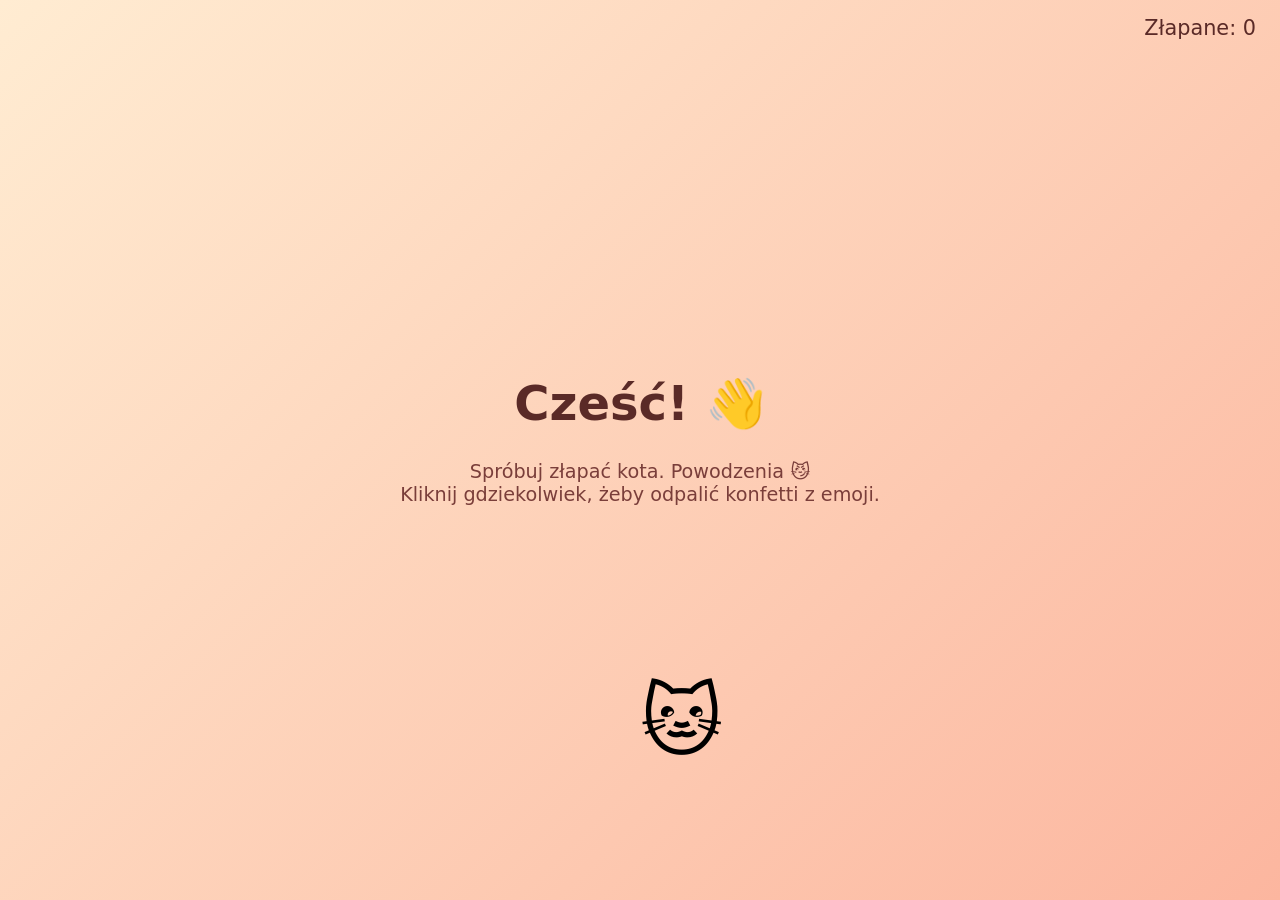
==== index.html @ 992cefa5 "Testowa strona z animacją" ====
<!DOCTYPE html>
<html lang="pl">
<head>
<meta charset="UTF-8">
<meta name="viewport" content="width=device-width, initial-scale=1.0">
<title>Testowa strona Jasia</title>
<style>
  body{margin:0;height:100vh;overflow:hidden;font-family:system-ui,sans-serif;background:linear-gradient(135deg,#ffecd2,#fcb69f);display:flex;flex-direction:column;align-items:center;justify-content:center;text-align:center;cursor:pointer;user-select:none}
  h1{font-size:3rem;margin:0 0 .5rem;color:#5a2a27}
  p{color:#7a3e3a;font-size:1.2rem}
  #cat{font-size:5rem;position:absolute;transition:transform .2s}
  .emoji{position:absolute;font-size:2.5rem;pointer-events:none;animation:fly 1.6s ease-out forwards}
  @keyframes fly{to{transform:translate(var(--dx),var(--dy)) rotate(720deg) scale(.2);opacity:0}}
  #score{position:absolute;top:1rem;right:1.5rem;font-size:1.3rem;color:#5a2a27}
</style>
</head>
<body>
<div id="score">Złapane: 0</div>
<h1>Cześć! 👋</h1>
<p>Spróbuj złapać kota. Powodzenia 😼<br>Kliknij gdziekolwiek, żeby odpalić konfetti z emoji.</p>
<div id="cat">🐱</div>
<script>
const cat=document.getElementById('cat'),score=document.getElementById('score');
let caught=0,x=innerWidth/2,y=innerHeight*0.75;
const place=()=>{cat.style.left=x+'px';cat.style.top=y+'px'};place();
document.addEventListener('mousemove',e=>{
  const dx=x-e.clientX,dy=y-e.clientY,d=Math.hypot(dx,dy);
  if(d<140){x+=dx/d*90;y+=dy/d*90;
    if(x<20||x>innerWidth-100)x=Math.random()*(innerWidth-120)+20;
    if(y<20||y>innerHeight-100)y=Math.random()*(innerHeight-120)+20;
    cat.style.transform='rotate('+(Math.random()*60-30)+'deg) scale(1.2)';place();
    setTimeout(()=>cat.style.transform='',200);}
});
cat.addEventListener('click',e=>{e.stopPropagation();caught++;score.textContent='Złapane: '+caught;cat.textContent=['🙀','😹','😻','😾'][caught%4];burst(e.clientX,e.clientY,30)});
const em=['🎉','🐟','🍕','🦄','💥','🌮','🐸','⭐'];
function burst(cx,cy,n){for(let i=0;i<n;i++){const s=document.createElement('div');s.className='emoji';s.textContent=em[Math.random()*em.length|0];s.style.left=cx+'px';s.style.top=cy+'px';const a=Math.random()*Math.PI*2,r=150+Math.random()*250;s.style.setProperty('--dx',Math.cos(a)*r+'px');s.style.setProperty('--dy',Math.sin(a)*r+'px');document.body.appendChild(s);setTimeout(()=>s.remove(),1700);}}
document.addEventListener('click',e=>burst(e.clientX,e.clientY,15));
</script>
</body>
</html>
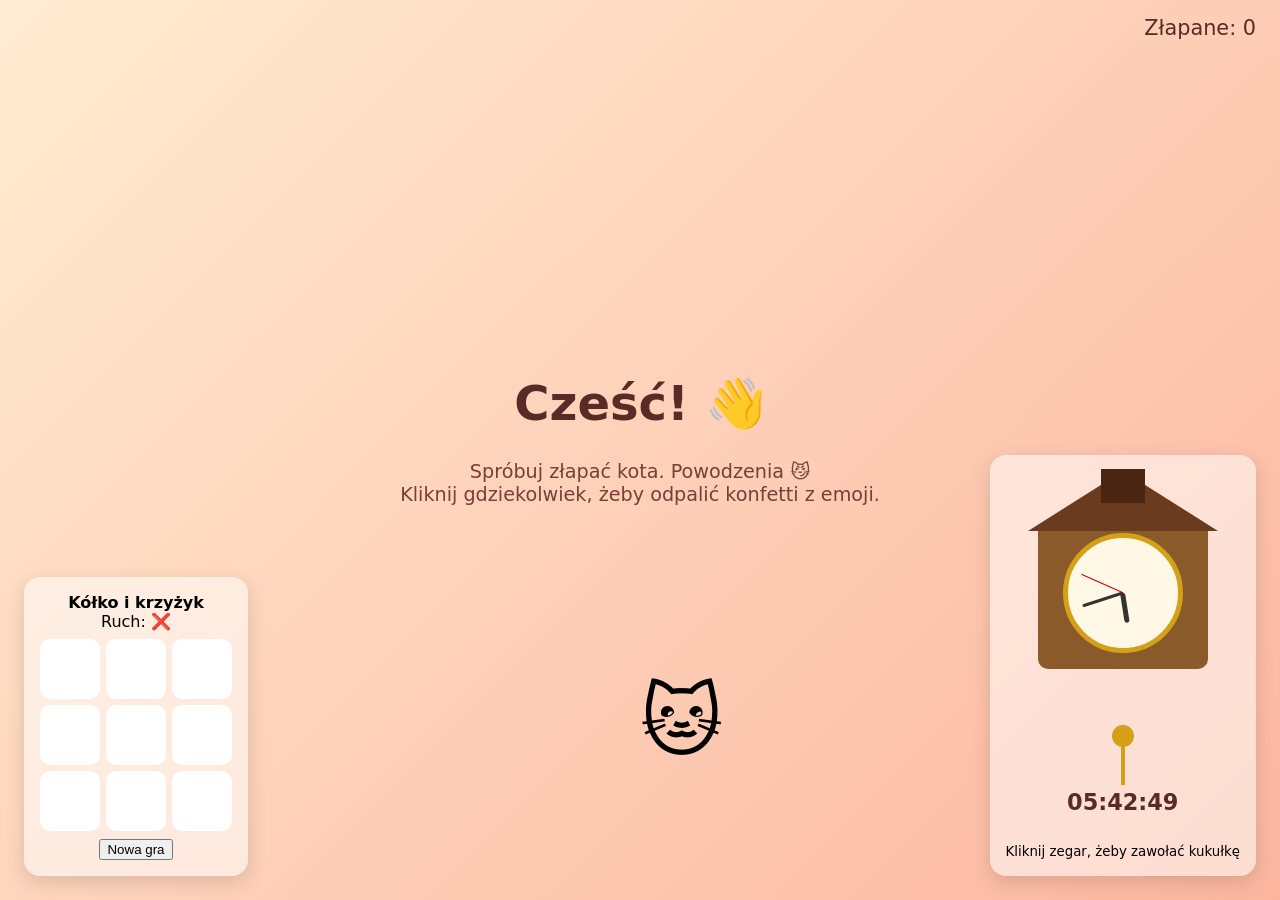
==== commit 1e7c6101: "Kółko i krzyżyk oraz zegar z kukułką" ====
--- a/index.html
+++ b/index.html
@@ -12,6 +12,29 @@
   .emoji{position:absolute;font-size:2.5rem;pointer-events:none;animation:fly 1.6s ease-out forwards}
   @keyframes fly{to{transform:translate(var(--dx),var(--dy)) rotate(720deg) scale(.2);opacity:0}}
   #score{position:absolute;top:1rem;right:1.5rem;font-size:1.3rem;color:#5a2a27}
+
+  .panel{position:absolute;bottom:1.5rem;background:#fff8;border-radius:16px;padding:1rem;box-shadow:0 6px 20px #0002;cursor:default}
+  #ttt{left:1.5rem} #clock{right:1.5rem;text-align:center}
+  #board{display:grid;grid-template-columns:repeat(3,60px);gap:6px;margin:.5rem auto}
+  #board button{width:60px;height:60px;font-size:2rem;border:none;border-radius:10px;background:#fff;cursor:pointer}
+  #board button:hover{background:#ffe3d3}
+  .house{width:170px;margin:auto;position:relative}
+  .roof{width:0;height:0;border-left:95px solid transparent;border-right:95px solid transparent;border-bottom:60px solid #6b3b1f;margin-left:-10px}
+  .body{background:#8b5a2b;padding:12px 0 16px;border-radius:0 0 10px 10px}
+  .door{width:44px;height:34px;margin:-74px auto 8px;position:relative;overflow:visible}
+  .door .l,.door .r{position:absolute;top:0;width:22px;height:34px;background:#4a2511;transition:transform .4s;z-index:2}
+  .door .l{left:0;transform-origin:left}.door .r{right:0;transform-origin:right}
+  .door.open .l{transform:perspective(200px) rotateY(-80deg)}.door.open .r{transform:perspective(200px) rotateY(80deg)}
+  .bird{position:absolute;left:4px;top:2px;font-size:1.8rem;transition:transform .4s;z-index:1}
+  .door.open .bird{transform:translateY(-6px) scale(1.4)}
+  .face{width:110px;height:110px;border-radius:50%;background:#fff8e7;margin:30px auto 0;position:relative;border:5px solid #d4a017}
+  .hand{position:absolute;left:50%;bottom:50%;background:#333;transform-origin:bottom center;border-radius:3px}
+  .h{width:5px;height:30px;margin-left:-2.5px}.m{width:3px;height:42px;margin-left:-1.5px}.s{width:1px;height:46px;background:#c00}
+  .pend{width:4px;height:60px;background:#d4a017;margin:auto;transform-origin:top;animation:sw 1s ease-in-out infinite alternate}
+  .pend::after{content:'';display:block;width:22px;height:22px;border-radius:50%;background:#d4a017;margin:56px 0 0 -9px}
+  @keyframes sw{from{transform:rotate(18deg)}to{transform:rotate(-18deg)}}
+  #digital{font-size:1.4rem;font-weight:bold;color:#5a2a27;margin-top:.3rem}
+  #kuku{font-size:1.5rem;font-weight:bold;color:#c0392b;height:1.6rem}
 </style>
 </head>
 <body>
@@ -36,5 +59,41 @@
 function burst(cx,cy,n){for(let i=0;i<n;i++){const s=document.createElement('div');s.className='emoji';s.textContent=em[Math.random()*em.length|0];s.style.left=cx+'px';s.style.top=cy+'px';const a=Math.random()*Math.PI*2,r=150+Math.random()*250;s.style.setProperty('--dx',Math.cos(a)*r+'px');s.style.setProperty('--dy',Math.sin(a)*r+'px');document.body.appendChild(s);setTimeout(()=>s.remove(),1700);}}
 document.addEventListener('click',e=>burst(e.clientX,e.clientY,15));
 </script>
+
+<div class="panel" id="ttt"><b>Kółko i krzyżyk</b><div id="status">Ruch: ❌</div><div id="board"></div><button id="reset">Nowa gra</button></div>
+<div class="panel" id="clock"><div class="house"><div class="roof"></div><div class="body">
+<div class="door" id="door"><span class="bird">🐦</span><div class="l"></div><div class="r"></div></div>
+<div class="face"><div class="hand h" id="hh"></div><div class="hand m" id="mh"></div><div class="hand s" id="sh"></div></div>
+</div><div class="pend"></div></div><div id="digital"></div><div id="kuku"></div><small>Kliknij zegar, żeby zawołać kukułkę</small></div>
+<script>
+document.querySelectorAll('.panel').forEach(p=>p.addEventListener('click',e=>e.stopPropagation()));
+// kółko i krzyżyk (gracz ❌ vs komputer ⭕)
+const B=document.getElementById('board'),st=document.getElementById('status');let g,over;
+const L=[[0,1,2],[3,4,5],[6,7,8],[0,3,6],[1,4,7],[2,5,8],[0,4,8],[2,4,6]];
+const win=b=>{for(const[a,c,d]of L)if(b[a]&&b[a]===b[c]&&b[a]===b[d])return b[a];return b.every(x=>x)?'remis':null};
+function draw(){B.innerHTML='';g.forEach((v,i)=>{const t=document.createElement('button');t.textContent=v||'';t.onclick=()=>move(i);B.appendChild(t)})}
+function end(w){over=true;st.textContent=w==='remis'?'Remis 🤝':w==='❌'?'Wygrałeś! 🎉':'Komputer wygrał 🤖';if(w==='❌'){const r=B.getBoundingClientRect();burst(r.left+100,r.top+100,40)}}
+function ai(){const f=g.map((v,i)=>v?null:i).filter(i=>i!==null);
+ for(const s of['⭕','❌'])for(const i of f){g[i]=s;const w=win(g);g[i]=null;if(w===s)return i}
+ if(!g[4])return 4;return f[Math.random()*f.length|0]}
+function move(i){if(over||g[i])return;g[i]='❌';let w=win(g);if(w){draw();return end(w)}
+ g[ai()]='⭕';draw();w=win(g);if(w)return end(w);st.textContent='Ruch: ❌'}
+function reset(){g=Array(9).fill(null);over=false;st.textContent='Ruch: ❌';draw()}
+document.getElementById('reset').onclick=reset;reset();
+// zegar z kukułką
+const door=document.getElementById('door'),kk=document.getElementById('kuku');let AC;
+function beep(f,t){AC=AC||new(window.AudioContext||window.webkitAudioContext)();const o=AC.createOscillator(),v=AC.createGain();o.frequency.value=f;o.connect(v);v.connect(AC.destination);v.gain.setValueAtTime(.3,AC.currentTime+t);v.gain.exponentialRampToValueAtTime(.001,AC.currentTime+t+.3);o.start(AC.currentTime+t);o.stop(AC.currentTime+t+.35)}
+function cuckoo(n){n=Math.min(n,12);let k=0;const one=()=>{if(k++>=n){door.classList.remove('open');kk.textContent='';return}
+ door.classList.add('open');kk.textContent='Kuku!'+(n>1?' ('+k+')':'');try{beep(784,0);beep(622,.35)}catch(e){}
+ setTimeout(()=>{door.classList.remove('open')},700);setTimeout(one,1100)};one()}
+document.getElementById('clock').addEventListener('click',()=>cuckoo(1));
+let last=-1;function tick(){const d=new Date(),h=d.getHours(),m=d.getMinutes(),s=d.getSeconds();
+ document.getElementById('hh').style.transform='rotate('+((h%12)*30+m*.5)+'deg)';
+ document.getElementById('mh').style.transform='rotate('+(m*6)+'deg)';
+ document.getElementById('sh').style.transform='rotate('+(s*6)+'deg)';
+ document.getElementById('digital').textContent=d.toLocaleTimeString('pl-PL');
+ if(m===0&&s===0&&last!==h){last=h;cuckoo(h%12||12)} else if(m===30&&s===0)cuckoo(1)}
+tick();setInterval(tick,1000);
+</script>
 </body>
 </html>
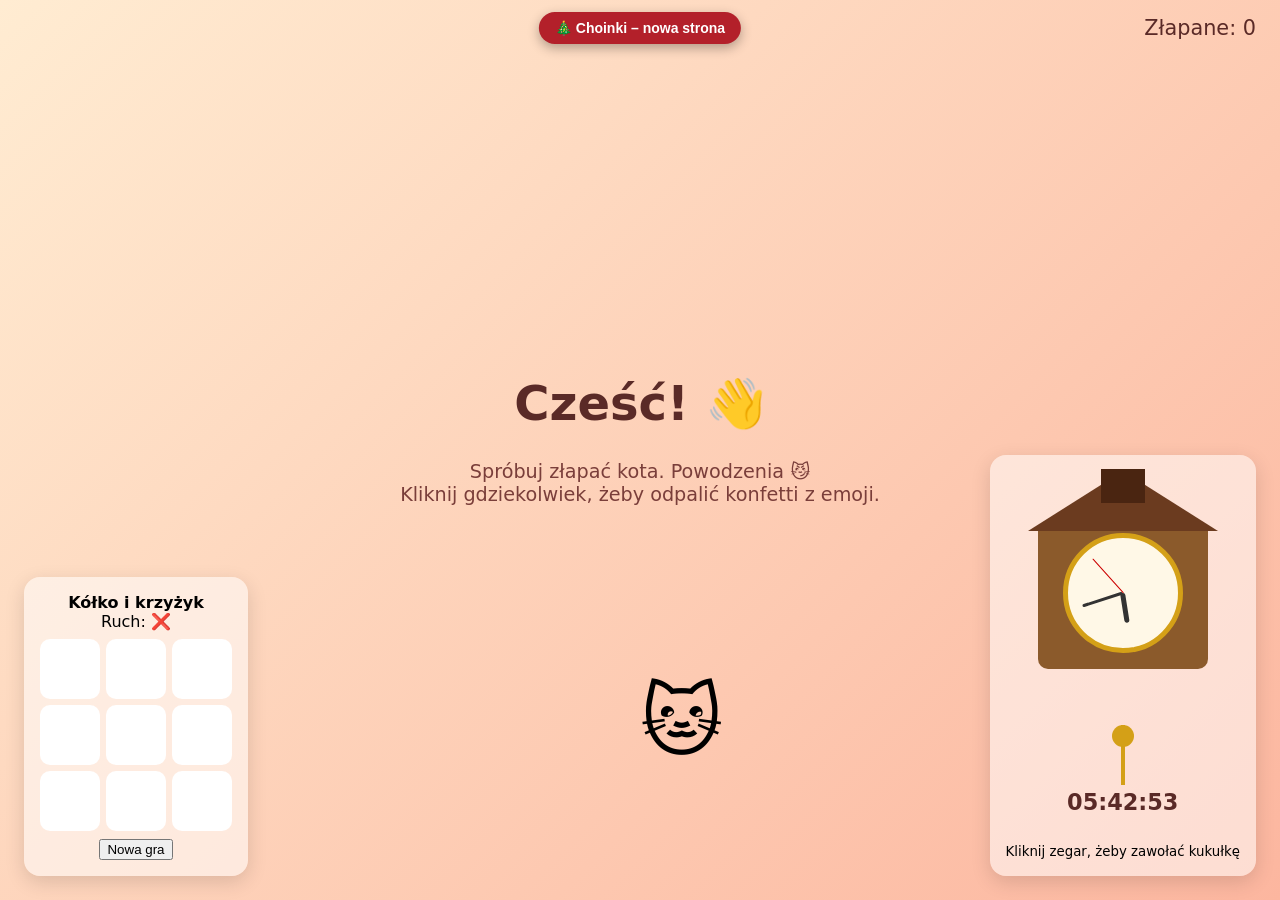
==== commit 1ba087e8: "Dodaj stronę punktu sprzedaży choinek" ====
--- a/index.html
+++ b/index.html
@@ -95,5 +95,6 @@
  if(m===0&&s===0&&last!==h){last=h;cuckoo(h%12||12)} else if(m===30&&s===0)cuckoo(1)}
 tick();setInterval(tick,1000);
 </script>
+<a href="choinki/" style="position:fixed;top:12px;left:50%;transform:translateX(-50%);z-index:9999;background:#b3202a;color:#fff;padding:8px 16px;border-radius:20px;font:bold 14px sans-serif;text-decoration:none;box-shadow:0 4px 12px rgba(0,0,0,.3)">🎄 Choinki – nowa strona</a>
 </body>
 </html>
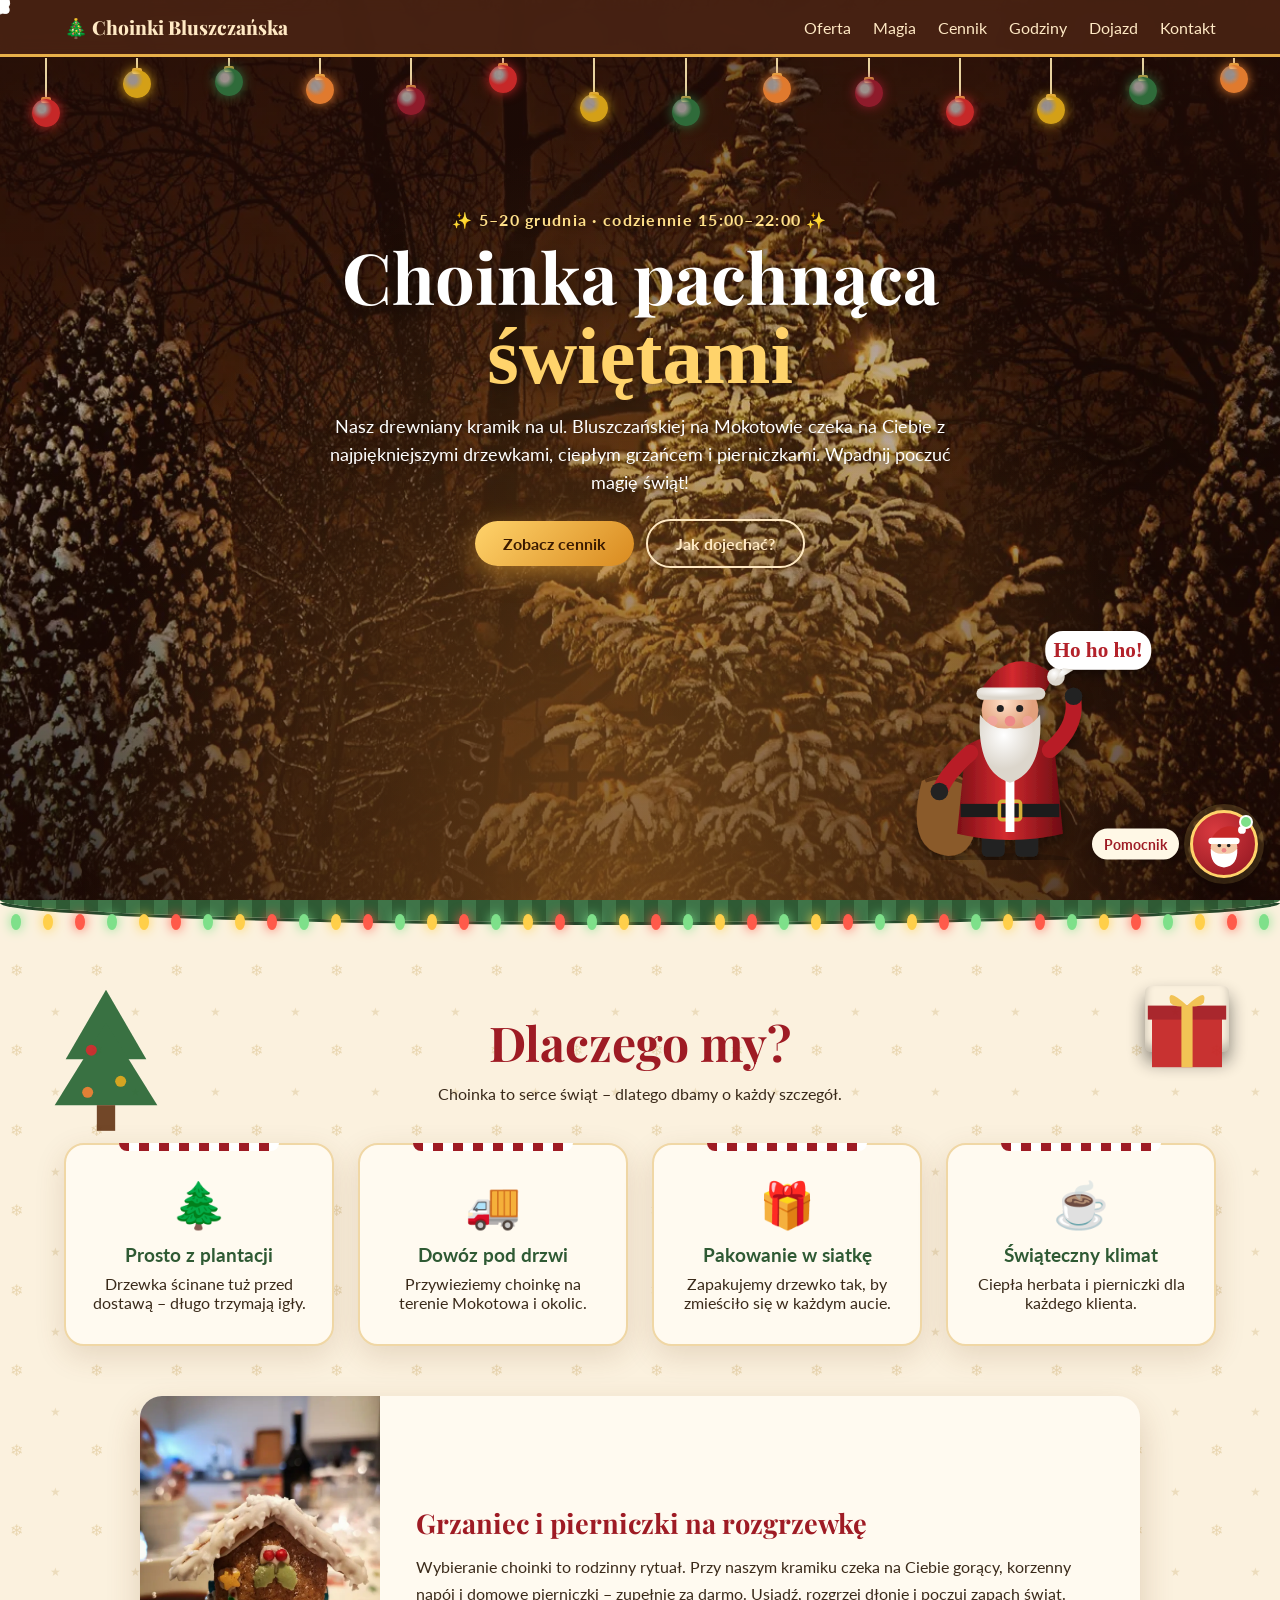
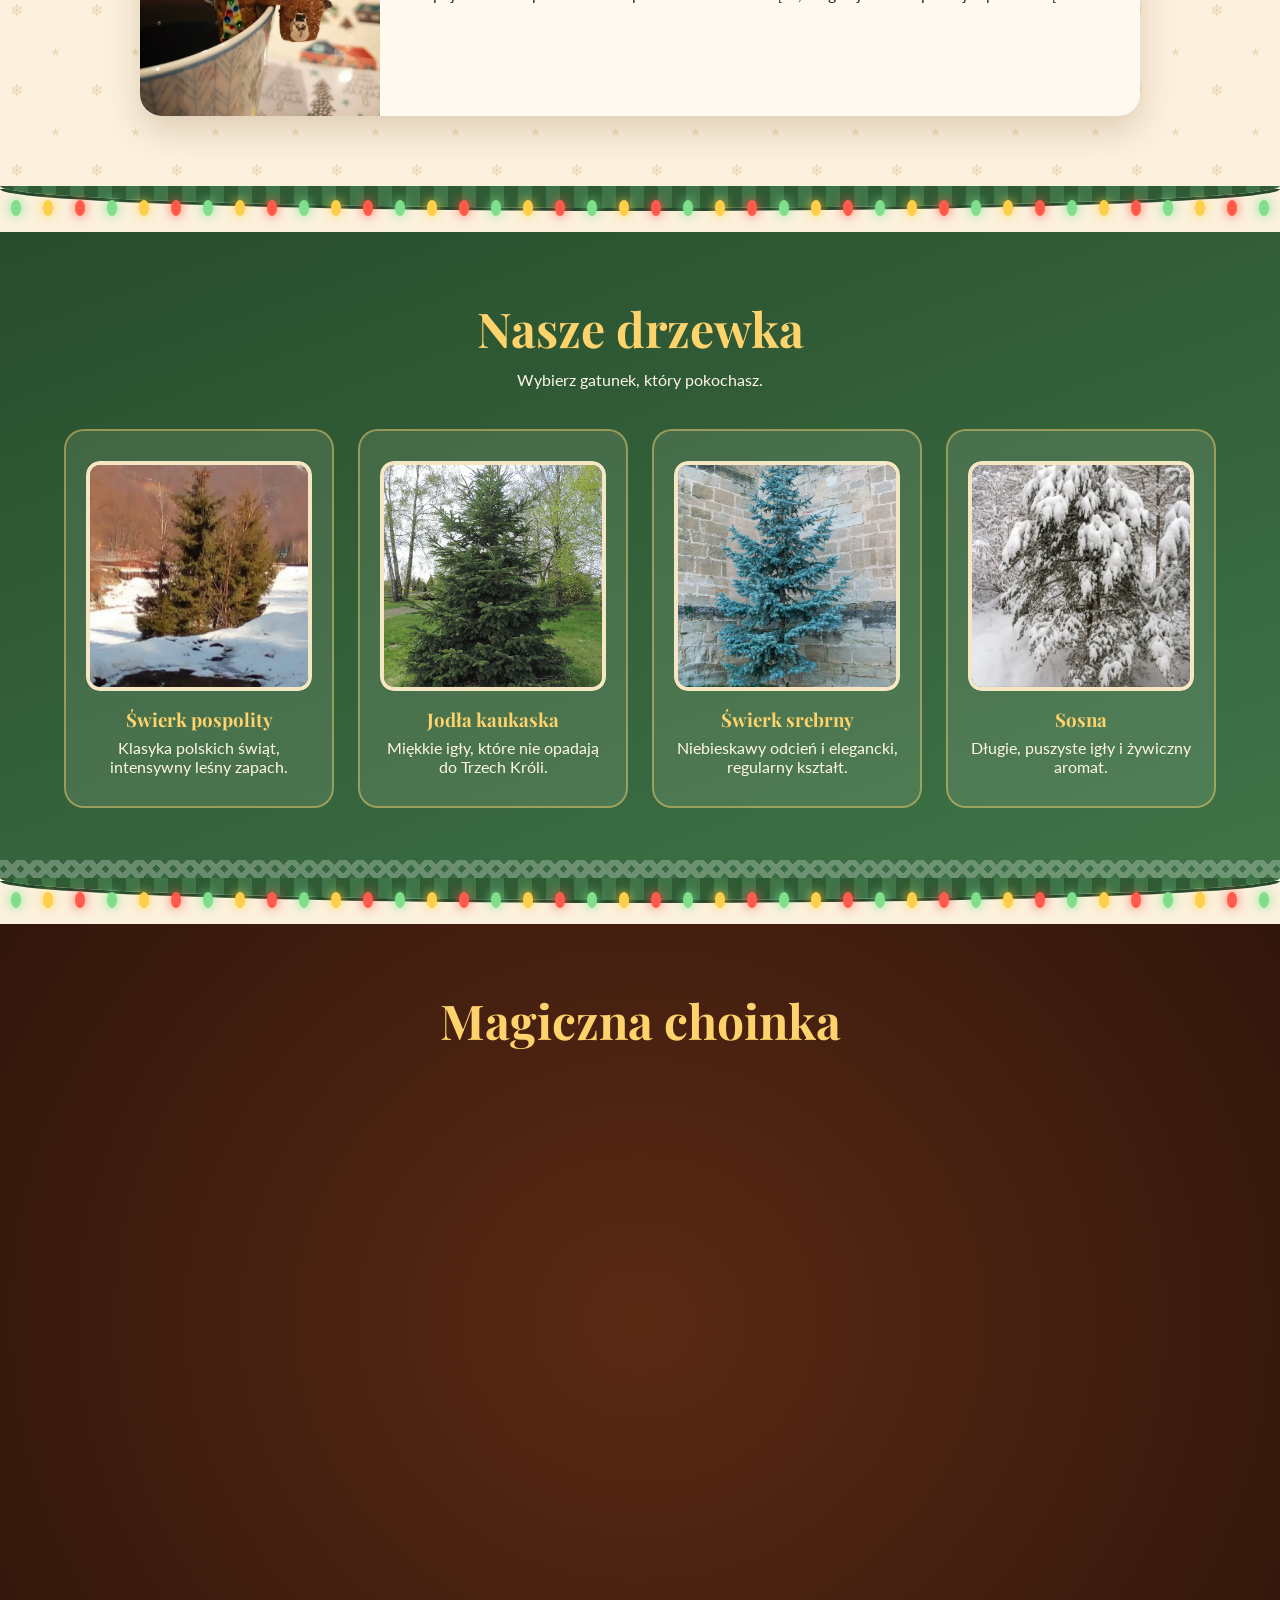
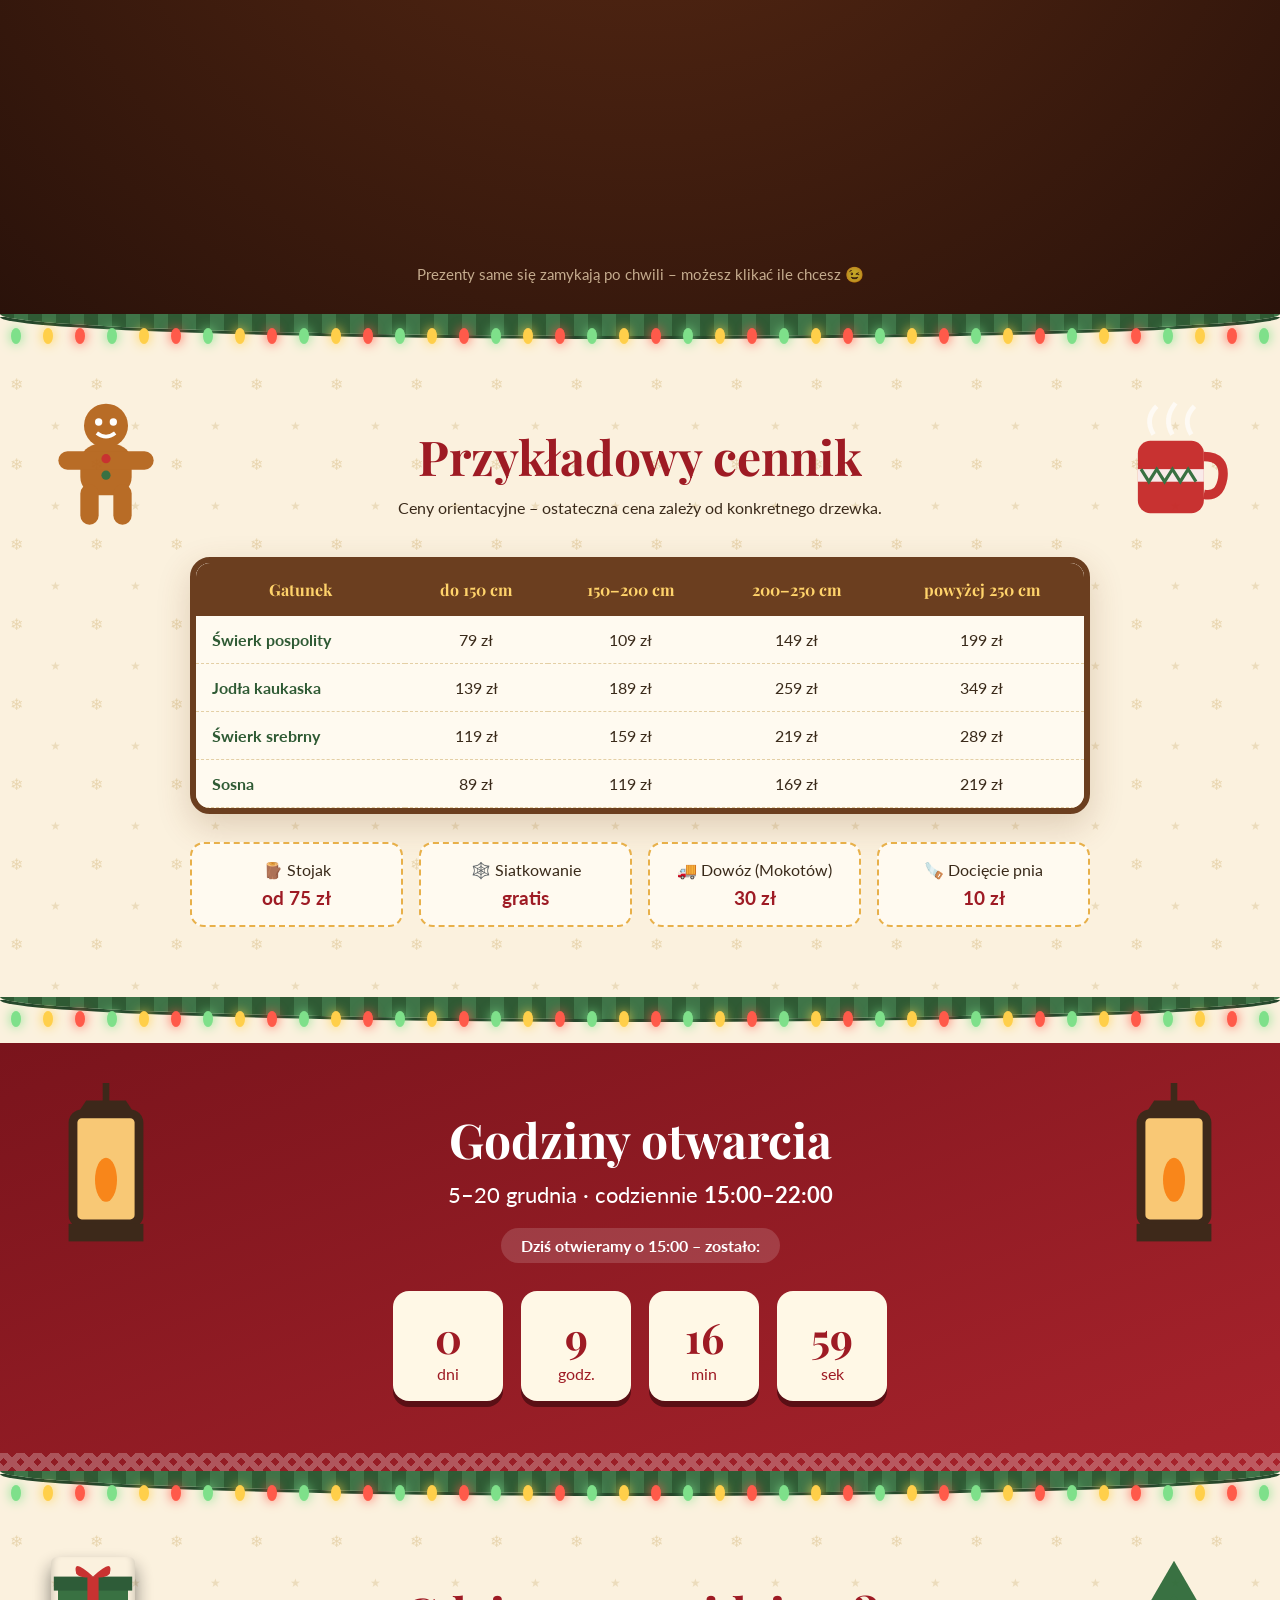
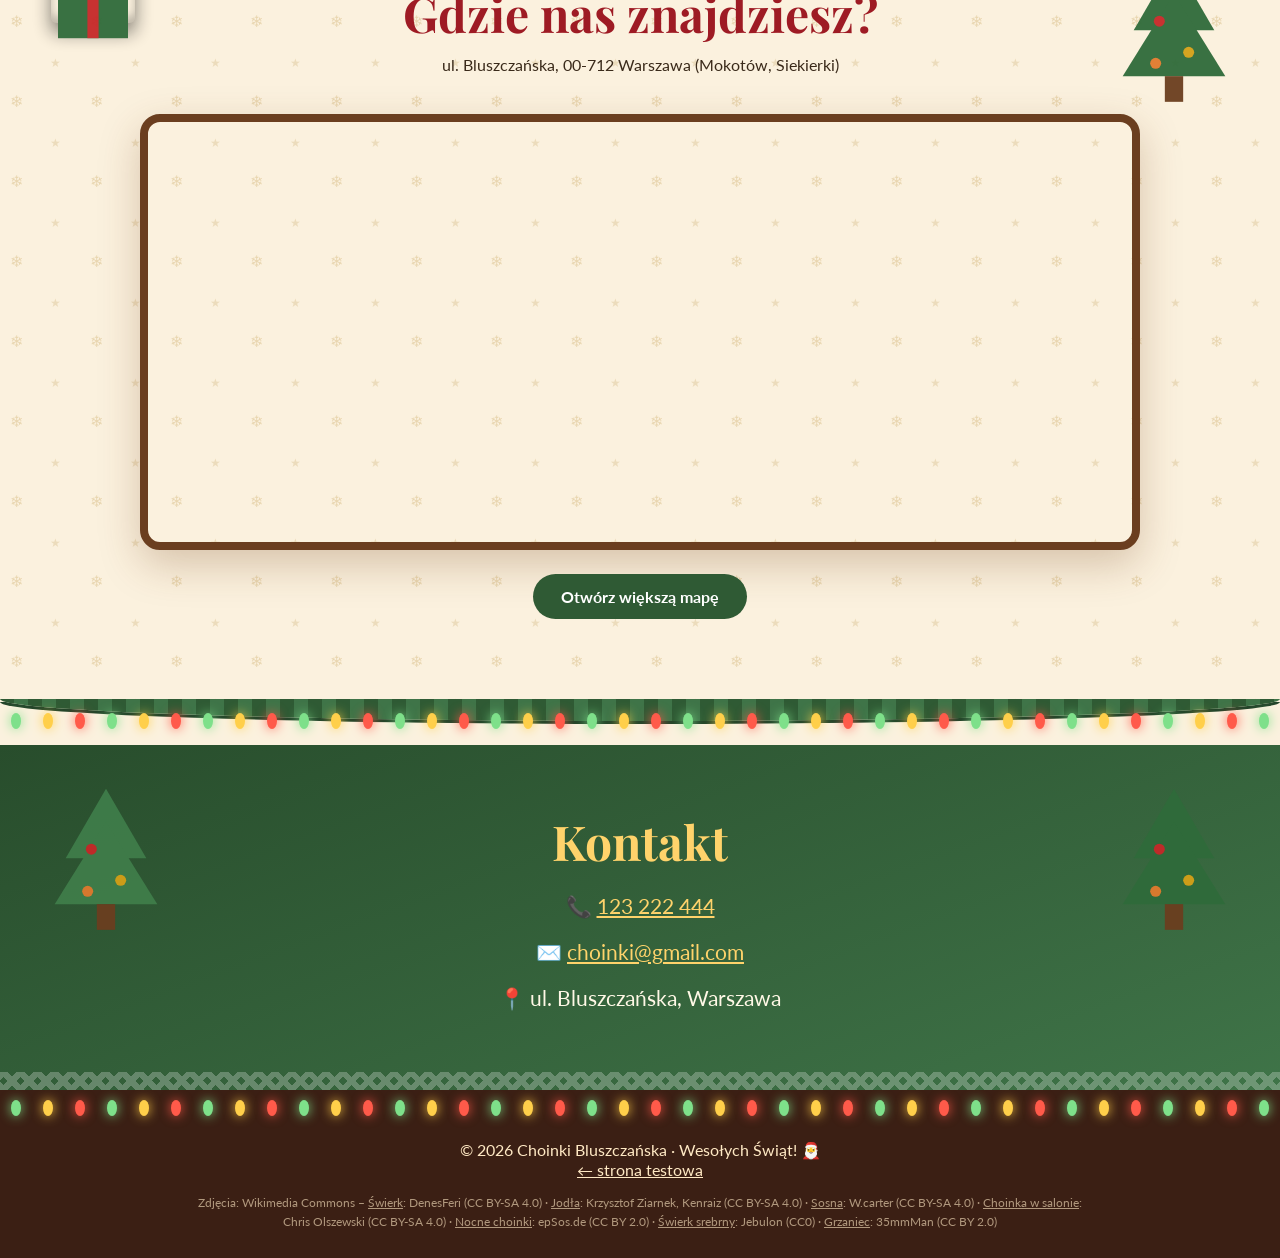
==== commit c774e729: "Strona z choinkami jako strona główna, test w /test/" ====
--- a/index.html
+++ b/index.html
@@ -1,100 +1,96 @@
 <!DOCTYPE html>
-<html lang="pl">
-<head>
-<meta charset="UTF-8">
-<meta name="viewport" content="width=device-width, initial-scale=1.0">
-<title>Testowa strona Jasia</title>
-<style>
-  body{margin:0;height:100vh;overflow:hidden;font-family:system-ui,sans-serif;background:linear-gradient(135deg,#ffecd2,#fcb69f);display:flex;flex-direction:column;align-items:center;justify-content:center;text-align:center;cursor:pointer;user-select:none}
-  h1{font-size:3rem;margin:0 0 .5rem;color:#5a2a27}
-  p{color:#7a3e3a;font-size:1.2rem}
-  #cat{font-size:5rem;position:absolute;transition:transform .2s}
-  .emoji{position:absolute;font-size:2.5rem;pointer-events:none;animation:fly 1.6s ease-out forwards}
-  @keyframes fly{to{transform:translate(var(--dx),var(--dy)) rotate(720deg) scale(.2);opacity:0}}
-  #score{position:absolute;top:1rem;right:1.5rem;font-size:1.3rem;color:#5a2a27}
+<html lang="pl"><head><meta charset="utf-8"><meta name="viewport" content="width=device-width,initial-scale=1">
+<title>Choinki Bluszczańska – świąteczny punkt sprzedaży choinek, Warszawa Mokotów</title>
+<link rel="preconnect" href="https://fonts.googleapis.com"><link href="https://fonts.googleapis.com/css2?family=Playfair+Display:ital,wght@0,600;0,800;1,600&family=Mountains+of+Christmas:wght@700&family=Lato:wght@400;700&display=swap" rel="stylesheet">
+<link rel="stylesheet" href="style.css"><link rel="stylesheet" href="chat.css"></head><body>
+<canvas id="snow"></canvas>
+<nav class="nav"><a href="#" class="logo">🎄 Choinki Bluszczańska</a><div class="links"><a href="#oferta">Oferta</a><a href="#magia">Magia</a><a href="#cennik">Cennik</a><a href="#godziny">Godziny</a><a href="#dojazd">Dojazd</a><a href="#kontakt">Kontakt</a></div></nav>
+<header class="hero">
+ <div class="orn" id="orn"></div>
+ <div class="hero-inner">
+  <div class="hero-text">
+   <p class="kicker">✨ 5–20 grudnia · codziennie 15:00–22:00 ✨</p>
+   <h1>Choinka pachnąca<br><span>świętami</span></h1>
+   <p class="lead">Nasz drewniany kramik na ul. Bluszczańskiej na Mokotowie czeka na Ciebie z najpiękniejszymi drzewkami, ciepłym grzańcem i pierniczkami. Wpadnij poczuć magię świąt!</p>
+   <div class="cta"><a href="#cennik" class="btn gold">Zobacz cennik</a><a href="#dojazd" class="btn ghost">Jak dojechać?</a></div>
+  </div>
+ </div>
+ <div class="hero-photo"></div><svg class="santa-svg" viewBox="-40 -30 340 320" aria-label="Animowany Mikołaj"><defs><radialGradient id="sk" cx=".4" cy=".35"><stop offset="0" stop-color="#ffe0c8"/><stop offset="1" stop-color="#e2a07c"/></radialGradient><linearGradient id="coat" x1="0" x2="1"><stop offset="0" stop-color="#7d0f17"/><stop offset=".45" stop-color="#d42a2f"/><stop offset="1" stop-color="#6e0c13"/></linearGradient><radialGradient id="fur" cx=".4" cy=".3"><stop offset="0" stop-color="#fff"/><stop offset="1" stop-color="#dcd6cc"/></radialGradient><filter id="sh"><feDropShadow dx="0" dy="6" stdDeviation="6" flood-opacity=".45"/></filter></defs><g filter="url(#sh)" class="santa" transform="translate(70,40)">
+   <ellipse cx="60" cy="250" rx="70" ry="8" fill="rgba(0,0,0,.15)"/>
+   <path d="M-40 160 Q-60 240 -10 245 Q30 245 20 170 Q0 140 -40 160Z" fill="#8a5a2b"/><path d="M-36 160 Q-10 150 20 168" stroke="#5a3418" stroke-width="4" fill="none"/>
+   <rect x="28" y="210" width="26" height="36" rx="6" fill="#222"/><rect x="66" y="210" width="26" height="36" rx="6" fill="#222"/>
+   <path d="M10 120 Q60 92 110 120 L120 220 Q60 234 0 220Z" fill="url(#coat)"/>
+   <rect x="4" y="186" width="112" height="15" fill="#1b1b1b"/><rect x="48" y="183" width="24" height="21" rx="3" fill="none" stroke="#d4af37" stroke-width="4"/>
+   <path d="M60 118 L60 218" stroke="#fff" stroke-width="10"/>
+   <path d="M15 128 Q-10 150 -18 168" stroke="#b81f26" stroke-width="18" fill="none" stroke-linecap="round"/><circle cx="-20" cy="172" r="10" fill="#222"/>
+   <g class="arm-r"><path d="M105 125 Q135 100 132 70" stroke="#b81f26" stroke-width="18" fill="none" stroke-linecap="round"/><circle cx="132" cy="64" r="10" fill="#222"/></g>
+   <circle cx="60" cy="80" r="32" fill="url(#sk)"/><circle cx="40" cy="92" r="6" fill="#f4a3a3" opacity=".7"/><circle cx="80" cy="92" r="6" fill="#f4a3a3" opacity=".7"/>
+   <path d="M26 85 Q22 150 60 162 Q98 150 94 85 Q80 104 60 100 Q40 104 26 85Z" fill="url(#fur)"/>
+   <circle cx="60" cy="92" r="6" fill="#e88"/>
+   <g class="eyes"><circle cx="49" cy="78" r="4" fill="#222"/><circle cx="71" cy="78" r="4" fill="#222"/></g>
+   <path d="M24 62 Q60 0 110 40 L100 58Z" fill="url(#coat)"/><circle cx="112" cy="42" r="10" fill="url(#fur)"/><rect x="22" y="54" width="78" height="14" rx="7" fill="url(#fur)"/>
+   <g class="bubble2"><rect x="100" y="-10" width="120" height="44" rx="20" fill="#fff"/><path d="M120 32 l-10 16 l22-14z" fill="url(#fur)"/><text x="160" y="20" text-anchor="middle" font-family="Mountains of Christmas" font-weight="700" font-size="24" fill="#b3202a">Ho ho ho!</text></g>
+  </g>
+  </svg>
+</header>
+<div class="garland"><div class="lights"></div></div><section id="oferta" class="sec cream"><div class="deco l"><svg viewBox="0 0 60 90"><polygon points="30,2 52,40 8,40" fill="#2f6b3a"/><polygon points="30,20 58,65 2,65" fill="#2f6b3a"/><rect x="25" y="65" width="10" height="14" fill="#6b3e1f"/><circle cx="22" cy="35" r="3" fill="#c62828"/><circle cx="38" cy="52" r="3" fill="#d4a017"/><circle cx="20" cy="58" r="3" fill="#e07a2e"/></svg></div><div class="deco r gift"><svg viewBox="0 0 60 60"><rect x="5" y="20" width="50" height="38" fill="#c62828"/><rect x="2" y="14" width="56" height="10" fill="#a51d24"/><rect x="26" y="14" width="8" height="44" fill="#f2c14e"/><path d="M30 14 Q15 0 18 12 Q22 16 30 14 Q45 0 42 12 Q38 16 30 14" fill="#f2c14e"/></svg></div><h2 class="reveal">Dlaczego my?</h2><p class="sub reveal">Choinka to serce świąt – dlatego dbamy o każdy szczegół.</p>
+<div class="grid4">
+ <div class="feat reveal"><div class="ico">🌲</div><h3>Prosto z plantacji</h3><p>Drzewka ścinane tuż przed dostawą – długo trzymają igły.</p></div>
+ <div class="feat reveal"><div class="ico">🚚</div><h3>Dowóz pod drzwi</h3><p>Przywieziemy choinkę na terenie Mokotowa i okolic.</p></div>
+ <div class="feat reveal"><div class="ico">🎁</div><h3>Pakowanie w siatkę</h3><p>Zapakujemy drzewko tak, by zmieściło się w każdym aucie.</p></div>
+ <div class="feat reveal"><div class="ico">☕</div><h3>Świąteczny klimat</h3><p>Ciepła herbata i pierniczki dla każdego klienta.</p></div>
+</div><div class="cozy reveal"><img src="img/grzaniec.webp" alt="Grzaniec i piernik" loading="lazy"><div><h3>Grzaniec i pierniczki na rozgrzewkę</h3><p>Wybieranie choinki to rodzinny rytuał. Przy naszym kramiku czeka na Ciebie gorący, korzenny napój i domowe pierniczki – zupełnie za darmo. Usiądź, rozgrzej dłonie i poczuj zapach świąt.</p></div></div></section>
 
-  .panel{position:absolute;bottom:1.5rem;background:#fff8;border-radius:16px;padding:1rem;box-shadow:0 6px 20px #0002;cursor:default}
-  #ttt{left:1.5rem} #clock{right:1.5rem;text-align:center}
-  #board{display:grid;grid-template-columns:repeat(3,60px);gap:6px;margin:.5rem auto}
-  #board button{width:60px;height:60px;font-size:2rem;border:none;border-radius:10px;background:#fff;cursor:pointer}
-  #board button:hover{background:#ffe3d3}
-  .house{width:170px;margin:auto;position:relative}
-  .roof{width:0;height:0;border-left:95px solid transparent;border-right:95px solid transparent;border-bottom:60px solid #6b3b1f;margin-left:-10px}
-  .body{background:#8b5a2b;padding:12px 0 16px;border-radius:0 0 10px 10px}
-  .door{width:44px;height:34px;margin:-74px auto 8px;position:relative;overflow:visible}
-  .door .l,.door .r{position:absolute;top:0;width:22px;height:34px;background:#4a2511;transition:transform .4s;z-index:2}
-  .door .l{left:0;transform-origin:left}.door .r{right:0;transform-origin:right}
-  .door.open .l{transform:perspective(200px) rotateY(-80deg)}.door.open .r{transform:perspective(200px) rotateY(80deg)}
-  .bird{position:absolute;left:4px;top:2px;font-size:1.8rem;transition:transform .4s;z-index:1}
-  .door.open .bird{transform:translateY(-6px) scale(1.4)}
-  .face{width:110px;height:110px;border-radius:50%;background:#fff8e7;margin:30px auto 0;position:relative;border:5px solid #d4a017}
-  .hand{position:absolute;left:50%;bottom:50%;background:#333;transform-origin:bottom center;border-radius:3px}
-  .h{width:5px;height:30px;margin-left:-2.5px}.m{width:3px;height:42px;margin-left:-1.5px}.s{width:1px;height:46px;background:#c00}
-  .pend{width:4px;height:60px;background:#d4a017;margin:auto;transform-origin:top;animation:sw 1s ease-in-out infinite alternate}
-  .pend::after{content:'';display:block;width:22px;height:22px;border-radius:50%;background:#d4a017;margin:56px 0 0 -9px}
-  @keyframes sw{from{transform:rotate(18deg)}to{transform:rotate(-18deg)}}
-  #digital{font-size:1.4rem;font-weight:bold;color:#5a2a27;margin-top:.3rem}
-  #kuku{font-size:1.5rem;font-weight:bold;color:#c0392b;height:1.6rem}
-</style>
-</head>
-<body>
-<div id="score">Złapane: 0</div>
-<h1>Cześć! 👋</h1>
-<p>Spróbuj złapać kota. Powodzenia 😼<br>Kliknij gdziekolwiek, żeby odpalić konfetti z emoji.</p>
-<div id="cat">🐱</div>
-<script>
-const cat=document.getElementById('cat'),score=document.getElementById('score');
-let caught=0,x=innerWidth/2,y=innerHeight*0.75;
-const place=()=>{cat.style.left=x+'px';cat.style.top=y+'px'};place();
-document.addEventListener('mousemove',e=>{
-  const dx=x-e.clientX,dy=y-e.clientY,d=Math.hypot(dx,dy);
-  if(d<140){x+=dx/d*90;y+=dy/d*90;
-    if(x<20||x>innerWidth-100)x=Math.random()*(innerWidth-120)+20;
-    if(y<20||y>innerHeight-100)y=Math.random()*(innerHeight-120)+20;
-    cat.style.transform='rotate('+(Math.random()*60-30)+'deg) scale(1.2)';place();
-    setTimeout(()=>cat.style.transform='',200);}
-});
-cat.addEventListener('click',e=>{e.stopPropagation();caught++;score.textContent='Złapane: '+caught;cat.textContent=['🙀','😹','😻','😾'][caught%4];burst(e.clientX,e.clientY,30)});
-const em=['🎉','🐟','🍕','🦄','💥','🌮','🐸','⭐'];
-function burst(cx,cy,n){for(let i=0;i<n;i++){const s=document.createElement('div');s.className='emoji';s.textContent=em[Math.random()*em.length|0];s.style.left=cx+'px';s.style.top=cy+'px';const a=Math.random()*Math.PI*2,r=150+Math.random()*250;s.style.setProperty('--dx',Math.cos(a)*r+'px');s.style.setProperty('--dy',Math.sin(a)*r+'px');document.body.appendChild(s);setTimeout(()=>s.remove(),1700);}}
-document.addEventListener('click',e=>burst(e.clientX,e.clientY,15));
-</script>
+<div class="garland"><div class="lights"></div></div><section class="sec green"><h2 class="reveal">Nasze drzewka</h2><p class="sub reveal">Wybierz gatunek, który pokochasz.</p>
+<div class="trees">
+ <div class="tree-card reveal"><div class="photo"><img src="img/swierk.webp" alt="" loading="lazy"></div><h3>Świerk pospolity</h3><p>Klasyka polskich świąt, intensywny leśny zapach.</p></div>
+ <div class="tree-card reveal"><div class="photo"><img src="img/jodla.webp" alt="" loading="lazy"></div><h3>Jodła kaukaska</h3><p>Miękkie igły, które nie opadają do Trzech Króli.</p></div>
+ <div class="tree-card reveal"><div class="photo"><img src="img/srebrny.webp" alt="" loading="lazy"></div><h3>Świerk srebrny</h3><p>Niebieskawy odcień i elegancki, regularny kształt.</p></div>
+ <div class="tree-card reveal"><div class="photo"><img src="img/sosna.webp" alt="" loading="lazy"></div><h3>Sosna</h3><p>Długie, puszyste igły i żywiczny aromat.</p></div>
+</div></section><div class="garland"><div class="lights"></div></div><section id="magia" class="sec magic"><h2 class="reveal">Magiczna choinka</h2><p class="sub reveal">Kliknij prezent pod choinką i zobacz, co jest w środku! 🎁</p>
+<div class="stage reveal" id="stage">
+ <img class="room" src="img/salon.webp" alt="Ubrana choinka w ciepłym salonie">
+ <div class="kid k1">🧒<span>ha ha!</span></div><div class="kid k2">👧<span>hi hi!</span></div><div class="kid k3">👦<span>jeej!</span></div><div class="kid k4">👶<span>ha!</span></div>
+ <button class="gift g1" style="--c:#c62828;--rb:#f2c14e" aria-label="Otwórz prezent"><i class="lid"></i></button>
+ <button class="gift g2" style="--c:#1f6b3a;--rb:#e9e2d0" aria-label="Otwórz prezent"><i class="lid"></i></button>
+ <button class="gift g3" style="--c:#d9a21b;--rb:#b3202a" aria-label="Otwórz prezent"><i class="lid"></i></button>
+ <button class="gift g4" style="--c:#2b4c8c;--rb:#f2c14e" aria-label="Otwórz prezent"><i class="lid"></i></button>
+ <button class="gift g5" style="--c:#8e1b5b;--rb:#fff" aria-label="Otwórz prezent"><i class="lid"></i></button>
+</div><p class="hint reveal">Prezenty same się zamykają po chwili – możesz klikać ile chcesz 😉</p></section>
 
-<div class="panel" id="ttt"><b>Kółko i krzyżyk</b><div id="status">Ruch: ❌</div><div id="board"></div><button id="reset">Nowa gra</button></div>
-<div class="panel" id="clock"><div class="house"><div class="roof"></div><div class="body">
-<div class="door" id="door"><span class="bird">🐦</span><div class="l"></div><div class="r"></div></div>
-<div class="face"><div class="hand h" id="hh"></div><div class="hand m" id="mh"></div><div class="hand s" id="sh"></div></div>
-</div><div class="pend"></div></div><div id="digital"></div><div id="kuku"></div><small>Kliknij zegar, żeby zawołać kukułkę</small></div>
-<script>
-document.querySelectorAll('.panel').forEach(p=>p.addEventListener('click',e=>e.stopPropagation()));
-// kółko i krzyżyk (gracz ❌ vs komputer ⭕)
-const B=document.getElementById('board'),st=document.getElementById('status');let g,over;
-const L=[[0,1,2],[3,4,5],[6,7,8],[0,3,6],[1,4,7],[2,5,8],[0,4,8],[2,4,6]];
-const win=b=>{for(const[a,c,d]of L)if(b[a]&&b[a]===b[c]&&b[a]===b[d])return b[a];return b.every(x=>x)?'remis':null};
-function draw(){B.innerHTML='';g.forEach((v,i)=>{const t=document.createElement('button');t.textContent=v||'';t.onclick=()=>move(i);B.appendChild(t)})}
-function end(w){over=true;st.textContent=w==='remis'?'Remis 🤝':w==='❌'?'Wygrałeś! 🎉':'Komputer wygrał 🤖';if(w==='❌'){const r=B.getBoundingClientRect();burst(r.left+100,r.top+100,40)}}
-function ai(){const f=g.map((v,i)=>v?null:i).filter(i=>i!==null);
- for(const s of['⭕','❌'])for(const i of f){g[i]=s;const w=win(g);g[i]=null;if(w===s)return i}
- if(!g[4])return 4;return f[Math.random()*f.length|0]}
-function move(i){if(over||g[i])return;g[i]='❌';let w=win(g);if(w){draw();return end(w)}
- g[ai()]='⭕';draw();w=win(g);if(w)return end(w);st.textContent='Ruch: ❌'}
-function reset(){g=Array(9).fill(null);over=false;st.textContent='Ruch: ❌';draw()}
-document.getElementById('reset').onclick=reset;reset();
-// zegar z kukułką
-const door=document.getElementById('door'),kk=document.getElementById('kuku');let AC;
-function beep(f,t){AC=AC||new(window.AudioContext||window.webkitAudioContext)();const o=AC.createOscillator(),v=AC.createGain();o.frequency.value=f;o.connect(v);v.connect(AC.destination);v.gain.setValueAtTime(.3,AC.currentTime+t);v.gain.exponentialRampToValueAtTime(.001,AC.currentTime+t+.3);o.start(AC.currentTime+t);o.stop(AC.currentTime+t+.35)}
-function cuckoo(n){n=Math.min(n,12);let k=0;const one=()=>{if(k++>=n){door.classList.remove('open');kk.textContent='';return}
- door.classList.add('open');kk.textContent='Kuku!'+(n>1?' ('+k+')':'');try{beep(784,0);beep(622,.35)}catch(e){}
- setTimeout(()=>{door.classList.remove('open')},700);setTimeout(one,1100)};one()}
-document.getElementById('clock').addEventListener('click',()=>cuckoo(1));
-let last=-1;function tick(){const d=new Date(),h=d.getHours(),m=d.getMinutes(),s=d.getSeconds();
- document.getElementById('hh').style.transform='rotate('+((h%12)*30+m*.5)+'deg)';
- document.getElementById('mh').style.transform='rotate('+(m*6)+'deg)';
- document.getElementById('sh').style.transform='rotate('+(s*6)+'deg)';
- document.getElementById('digital').textContent=d.toLocaleTimeString('pl-PL');
- if(m===0&&s===0&&last!==h){last=h;cuckoo(h%12||12)} else if(m===30&&s===0)cuckoo(1)}
-tick();setInterval(tick,1000);
-</script>
-<a href="choinki/" style="position:fixed;top:12px;left:50%;transform:translateX(-50%);z-index:9999;background:#b3202a;color:#fff;padding:8px 16px;border-radius:20px;font:bold 14px sans-serif;text-decoration:none;box-shadow:0 4px 12px rgba(0,0,0,.3)">🎄 Choinki – nowa strona</a>
-</body>
-</html>
+<div class="garland"><div class="lights"></div></div><section id="cennik" class="sec cream"><div class="deco l ging"><svg viewBox="0 0 60 70"><circle cx="30" cy="14" r="12" fill="#b5651d"/><rect x="16" y="24" width="28" height="28" rx="10" fill="#b5651d"/><rect x="4" y="28" width="52" height="10" rx="5" fill="#b5651d"/><rect x="16" y="46" width="10" height="22" rx="5" fill="#b5651d"/><rect x="34" y="46" width="10" height="22" rx="5" fill="#b5651d"/><circle cx="26" cy="12" r="2" fill="#fff"/><circle cx="34" cy="12" r="2" fill="#fff"/><path d="M25 18 Q30 22 35 18" stroke="#fff" fill="none" stroke-width="2"/><circle cx="30" cy="32" r="2.5" fill="#c62828"/><circle cx="30" cy="41" r="2.5" fill="#2f6b3a"/></svg></div><div class="deco r mug"><svg viewBox="0 0 70 80"><path class="steam" d="M22 22 Q16 12 24 4 M34 22 Q28 12 36 2 M46 22 Q40 12 48 4" stroke="#fff" stroke-width="3" fill="none" opacity=".7"/><rect x="12" y="26" width="42" height="46" rx="8" fill="#c62828"/><path d="M54 36 Q68 36 66 50 Q64 62 54 60" stroke="#c62828" stroke-width="6" fill="none"/><rect x="12" y="44" width="42" height="8" fill="#fff" opacity=".9"/><path d="M14 44 l5 8 l5-8 l5 8 l5-8 l5 8 l5-8 l5 8" stroke="#2f6b3a" stroke-width="2" fill="none"/></svg></div><h2 class="reveal">Przykładowy cennik</h2><p class="sub reveal">Ceny orientacyjne – ostateczna cena zależy od konkretnego drzewka.</p>
+<div class="price reveal"><table>
+<thead><tr><th>Gatunek</th><th>do 150 cm</th><th>150–200 cm</th><th>200–250 cm</th><th>powyżej 250 cm</th></tr></thead>
+<tbody>
+<tr><td>Świerk pospolity</td><td>79 zł</td><td>109 zł</td><td>149 zł</td><td>199 zł</td></tr>
+<tr><td>Jodła kaukaska</td><td>139 zł</td><td>189 zł</td><td>259 zł</td><td>349 zł</td></tr>
+<tr><td>Świerk srebrny</td><td>119 zł</td><td>159 zł</td><td>219 zł</td><td>289 zł</td></tr>
+<tr><td>Sosna</td><td>89 zł</td><td>119 zł</td><td>169 zł</td><td>219 zł</td></tr>
+</tbody></table></div>
+<div class="extras">
+ <div class="extra reveal"><span>🪵 Stojak</span><strong>od 75 zł</strong></div>
+ <div class="extra reveal"><span>🕸️ Siatkowanie</span><strong>gratis</strong></div>
+ <div class="extra reveal"><span>🚚 Dowóz (Mokotów)</span><strong>30 zł</strong></div>
+ <div class="extra reveal"><span>🪚 Docięcie pnia</span><strong>10 zł</strong></div>
+</div></section>
+
+<div class="garland"><div class="lights"></div></div><section id="godziny" class="sec red"><div class="deco l lant"><svg viewBox="0 0 50 90"><path d="M25 0 v10" stroke="#3a2a1a" stroke-width="3"/><path d="M12 14 h26 l-4 -6 h-18z" fill="#3a2a1a"/><rect x="10" y="14" width="30" height="50" rx="4" fill="#ffd27a" stroke="#3a2a1a" stroke-width="4"/><ellipse class="flame" cx="25" cy="44" rx="5" ry="10" fill="#ff8c1a"/><rect x="8" y="64" width="34" height="8" fill="#3a2a1a"/></svg></div><div class="deco r lant"><svg viewBox="0 0 50 90"><path d="M25 0 v10" stroke="#3a2a1a" stroke-width="3"/><path d="M12 14 h26 l-4 -6 h-18z" fill="#3a2a1a"/><rect x="10" y="14" width="30" height="50" rx="4" fill="#ffd27a" stroke="#3a2a1a" stroke-width="4"/><ellipse class="flame" cx="25" cy="44" rx="5" ry="10" fill="#ff8c1a"/><rect x="8" y="64" width="34" height="8" fill="#3a2a1a"/></svg></div><h2 class="reveal">Godziny otwarcia</h2>
+<p class="big reveal">5–20 grudnia · codziennie <strong>15:00–22:00</strong></p>
+<div id="status" class="status reveal"></div>
+<div class="count reveal" id="count"><div><b id="d">0</b><span>dni</span></div><div><b id="h">0</b><span>godz.</span></div><div><b id="m">0</b><span>min</span></div><div><b id="s">0</b><span>sek</span></div></div>
+</section>
+
+<div class="garland"><div class="lights"></div></div><section id="dojazd" class="sec cream"><div class="deco l gift"><svg viewBox="0 0 60 60"><rect x="5" y="20" width="50" height="38" fill="#2f6b3a"/><rect x="2" y="14" width="56" height="10" fill="#245530"/><rect x="26" y="14" width="8" height="44" fill="#c62828"/><path d="M30 14 Q15 0 18 12 Q22 16 30 14 Q45 0 42 12 Q38 16 30 14" fill="#c62828"/></svg></div><div class="deco r"><svg viewBox="0 0 60 90"><polygon points="30,2 52,40 8,40" fill="#2f6b3a"/><polygon points="30,20 58,65 2,65" fill="#2f6b3a"/><rect x="25" y="65" width="10" height="14" fill="#6b3e1f"/><circle cx="22" cy="35" r="3" fill="#c62828"/><circle cx="38" cy="52" r="3" fill="#d4a017"/><circle cx="20" cy="58" r="3" fill="#e07a2e"/></svg></div><h2 class="reveal">Gdzie nas znajdziesz?</h2><p class="sub reveal">ul. Bluszczańska, 00-712 Warszawa (Mokotów, Siekierki)</p>
+<div class="map reveal"><iframe title="Mapa – ul. Bluszczańska, Warszawa" loading="lazy" src="https://www.openstreetmap.org/export/embed.html?bbox=21.0595%2C52.2055%2C21.0795%2C52.2130&amp;layer=mapnik&amp;marker=52.20925%2C21.0695"></iframe></div>
+<p class="center reveal"><a class="btn green-btn" target="_blank" rel="noopener" href="https://www.openstreetmap.org/?mlat=52.20925&amp;mlon=21.0695#map=17/52.20925/21.0695">Otwórz większą mapę</a></p>
+</section>
+
+<div class="garland"><div class="lights"></div></div><section id="kontakt" class="sec green"><div class="deco l"><svg viewBox="0 0 60 90"><polygon points="30,2 52,40 8,40" fill="#3f7d4a"/><polygon points="30,20 58,65 2,65" fill="#3f7d4a"/><rect x="25" y="65" width="10" height="14" fill="#6b3e1f"/><circle cx="22" cy="35" r="3" fill="#c62828"/><circle cx="38" cy="52" r="3" fill="#d4a017"/><circle cx="20" cy="58" r="3" fill="#e07a2e"/></svg></div><div class="deco r"><svg viewBox="0 0 60 90"><polygon points="30,2 52,40 8,40" fill="#2f6b3a"/><polygon points="30,20 58,65 2,65" fill="#2f6b3a"/><rect x="25" y="65" width="10" height="14" fill="#6b3e1f"/><circle cx="22" cy="35" r="3" fill="#c62828"/><circle cx="38" cy="52" r="3" fill="#d4a017"/><circle cx="20" cy="58" r="3" fill="#e07a2e"/></svg></div><h2 class="reveal">Kontakt</h2>
+<div class="contact reveal">
+ <p>📞 <a href="tel:+48123222444">123 222 444</a></p>
+ <p>✉️ <a href="mailto:choinki@gmail.com">choinki@gmail.com</a></p>
+ <p>📍 ul. Bluszczańska, Warszawa</p>
+</div></section>
+
+<footer><div class="lights"></div>© 2026 Choinki Bluszczańska · Wesołych Świąt! 🎅<p><a href="test/" style="color:inherit">← strona testowa</a></p><p class="credits">Zdjęcia: Wikimedia Commons – <a href="https://commons.wikimedia.org/wiki/File:Picea_abies_-_18.jpg" target="_blank" rel="noopener">Świerk</a>: DenesFeri (CC BY-SA 4.0) · <a href="https://commons.wikimedia.org/wiki/File:Abies_nordmanniana_kz03.jpg" target="_blank" rel="noopener">Jodła</a>: Krzysztof Ziarnek, Kenraiz (CC BY-SA 4.0) · <a href="https://commons.wikimedia.org/wiki/File:Lots_of_snow_on_pine_branches_in_Tuntorp_2.jpg" target="_blank" rel="noopener">Sosna</a>: W.carter (CC BY-SA 4.0) · <a href="https://commons.wikimedia.org/wiki/File:Christmas_tree_with_presents_in_a_privite_house_on_Christmas_Eve_night.jpg" target="_blank" rel="noopener">Choinka w salonie</a>: Chris Olszewski (CC BY-SA 4.0) · <a href="https://commons.wikimedia.org/wiki/File:Glowing_Christmas_Tree_Lights_in_the_Winter_Night.jpg" target="_blank" rel="noopener">Nocne choinki</a>: epSos.de (CC BY 2.0) · <a href="https://commons.wikimedia.org/wiki/File:Picea_pungens_f.glauca,_Miranda_de_Ebro,_Spain.jpg" target="_blank" rel="noopener">Świerk srebrny</a>: Jebulon (CC0) · <a href="https://commons.wikimedia.org/wiki/File:Gingerbread_house_and_mulled_wine_-_Flickr_-_35mmMan.jpg" target="_blank" rel="noopener">Grzaniec</a>: 35mmMan (CC BY 2.0)</p></footer>
+<script src="script.js"></script><script src="chat.js"></script></body></html>
--- a/style.css
+++ b/style.css
@@ -0,0 +1,138 @@
+:root{--g:#2f5a34;--g2:#3f7448;--r:#9e1b24;--gold:#e8b04a;--cream:#fbf1de;--wood:#6b3e1f}
+*{box-sizing:border-box;margin:0;padding:0}html{scroll-behavior:smooth}
+body{font-family:Lato,sans-serif;color:#3a2a1a;background:var(--cream);overflow-x:hidden}
+#snow{position:fixed;inset:0;pointer-events:none;z-index:50}
+a{color:inherit}
+.nav{position:fixed;top:0;left:0;right:0;z-index:40;display:flex;justify-content:space-between;align-items:center;padding:14px 5vw;background:rgba(74,36,20,.88);backdrop-filter:blur(8px);color:#ffe9c4;border-bottom:3px solid var(--gold)}
+.logo{font-family:'Playfair Display';font-weight:800;text-decoration:none;font-size:1.2rem}
+.links a{margin-left:22px;text-decoration:none}.links a:hover{color:var(--gold)}
+.hero{position:relative;height:max(880px,100vh);max-height:960px;background:radial-gradient(ellipse at 50% 85%,#ffb85c 0%,#d9733a 25%,#7a2e22 55%,#3b1712 100%);color:#fff;overflow:hidden;padding-top:60px}
+.orn{position:absolute;top:58px;left:0;right:0;display:flex;justify-content:space-around;z-index:3;pointer-events:none}
+.o{position:relative;width:2px;height:var(--l);background:#e8d3a0;animation:swing 3s ease-in-out infinite alternate;transform-origin:top;pointer-events:auto}
+.o:after{content:'';position:absolute;bottom:-26px;left:-13px;width:28px;height:28px;border-radius:50%;background:radial-gradient(circle at 35% 35%,#fff8 0 15%,var(--c) 40%);box-shadow:0 0 12px var(--c)}
+.o:before{content:'';position:absolute;bottom:-2px;left:-4px;width:10px;height:6px;background:var(--gold);border-radius:2px}
+.o:hover{animation:wig .4s infinite}
+@keyframes swing{from{transform:rotate(-4deg)}to{transform:rotate(4deg)}}@keyframes wig{0%,100%{transform:rotate(-12deg)}50%{transform:rotate(12deg)}}
+.hero-inner{position:relative;z-index:2;text-align:center;padding:100px 5vw 0}
+.kicker{color:#ffe08a;letter-spacing:.08em;font-weight:700;margin-bottom:10px;text-shadow:0 2px 6px #0006}
+h1{font-family:'Playfair Display';font-size:clamp(2.4rem,5.5vw,4.4rem);line-height:1.05;text-shadow:0 4px 20px #0007}
+h1 span{font-family:'Mountains of Christmas';color:#ffd36b;font-size:1.15em}
+.lead{font-size:1.1rem;margin:14px auto 22px;max-width:640px;line-height:1.6;text-shadow:0 2px 8px #0008}
+.btn{display:inline-block;padding:13px 28px;border-radius:40px;text-decoration:none;font-weight:700;margin:0 6px 10px;transition:.25s}
+.gold{background:linear-gradient(135deg,#ffd36b,#d98a1f);color:#3a1a00;box-shadow:0 8px 25px rgba(255,180,60,.5)}
+.gold:hover{transform:translateY(-3px) scale(1.05)}
+.ghost{border:2px solid #ffe9c4;color:#ffe9c4}.ghost:hover{background:#ffe9c4;color:var(--r)}
+.green-btn{background:var(--g);color:#fff}
+.scene{position:absolute;bottom:0;left:0;width:100%;height:44%;z-index:1}
+.bulbs circle{animation:tw2 1.6s infinite alternate;filter:drop-shadow(0 0 6px #ffd36b)}
+.bulbs circle:nth-child(2n){animation-delay:.8s}.bulbs circle:nth-child(3n){animation-delay:.4s}
+@keyframes tw2{to{opacity:.35}}
+.win{animation:winglow 3s infinite alternate}@keyframes winglow{to{fill:#ffe39c}}
+.flame{animation:flick .25s infinite alternate;transform-box:fill-box;transform-origin:bottom}@keyframes flick{to{transform:scale(.85,1.1)}}
+.steam{animation:steam 2.5s infinite}@keyframes steam{0%{opacity:0;transform:translateY(6px)}50%{opacity:.8}100%{opacity:0;transform:translateY(-8px)}}
+.santa .arm-r{transform-box:fill-box;transform-origin:0% 100%;animation:wave .7s ease-in-out infinite alternate}@keyframes wave{from{transform:rotate(-14deg)}to{transform:rotate(16deg)}}
+.eyes{animation:blink 4s infinite;transform-box:fill-box;transform-origin:center}@keyframes blink{0%,94%,100%{transform:scaleY(1)}97%{transform:scaleY(.1)}}
+.bubble2{animation:pop 3.5s infinite;transform-box:fill-box;transform-origin:left bottom}@keyframes pop{0%,15%{transform:scale(0)}25%,80%{transform:scale(1)}90%,100%{transform:scale(0)}}
+.garland{position:relative;height:46px;background:var(--cream);overflow:hidden}
+.garland:before{content:'';position:absolute;left:0;right:0;top:0;height:22px;background:repeating-linear-gradient(90deg,#2f5a34 0 14px,#3f7448 14px 28px);border-radius:0 0 50% 50%/0 0 100% 100%;box-shadow:0 3px 0 #24452a}
+.lights{position:absolute;top:14px;left:0;right:0;display:flex;justify-content:space-around}
+.lights i{width:10px;height:16px;border-radius:50%;background:#ffcf4a;box-shadow:0 0 12px #ffcf4a;animation:tw2 1.2s infinite alternate}
+.lights i:nth-child(3n){background:#ff5a4a;box-shadow:0 0 12px #ff5a4a}.lights i:nth-child(3n+1){background:#7ee08a;box-shadow:0 0 12px #7ee08a}
+.sec{position:relative;padding:80px 5vw 90px;text-align:center}
+.sec h2{font-family:'Playfair Display';font-size:clamp(2rem,4vw,3rem);margin-bottom:10px}
+.sub{opacity:.8;margin-bottom:40px}
+.cream{background:var(--cream) url("data:image/svg+xml,%3Csvg xmlns='http://www.w3.org/2000/svg' width='80' height='80'%3E%3Ctext x='10' y='30' font-size='16' fill='%23e9d6b0'%3E❄%3C/text%3E%3Ctext x='50' y='70' font-size='12' fill='%23ecdcbc'%3E★%3C/text%3E%3C/svg%3E")}.cream h2{color:var(--r)}
+.green{background:linear-gradient(160deg,#284d2c,#3f7448);color:#fff8e6}.green h2{color:#ffd36b}
+.green:after,.red:after{content:'';position:absolute;left:0;right:0;bottom:0;height:18px;background:repeating-linear-gradient(45deg,#fff 0 6px,transparent 6px 12px),repeating-linear-gradient(-45deg,#fff 0 6px,transparent 6px 12px);opacity:.25}
+.red{background:linear-gradient(160deg,#7a141c,#a8232c);color:#fff}
+.deco{position:absolute;top:40px;width:110px;opacity:.95;animation:float 4s ease-in-out infinite}
+.deco.l{left:4vw}.deco.r{right:4vw;animation-delay:-2s}.deco svg{width:100%;height:auto}
+@keyframes float{50%{transform:translateY(-10px) rotate(3deg)}}
+.grid4,.trees{display:grid;grid-template-columns:repeat(4,1fr);gap:24px;max-width:1200px;margin:0 auto}
+.feat{background:#fffaf0;border-radius:20px;padding:32px 22px;box-shadow:0 10px 30px rgba(110,60,20,.15);border:2px solid #f0d7a5;position:relative;transition:.3s}
+.feat:before{content:'';position:absolute;top:-2px;left:20%;right:20%;height:8px;background:repeating-linear-gradient(90deg,var(--r) 0 10px,#fff 10px 20px);border-radius:0 0 8px 8px}
+.feat:hover{transform:translateY(-8px) rotate(-1deg)}.ico{font-size:2.8rem;margin-bottom:12px}.feat h3{color:var(--g);margin-bottom:8px}
+.tree-card{background:rgba(255,248,230,.1);border:2px solid rgba(255,211,107,.45);border-radius:20px;padding:30px 20px;transition:.3s}
+.tree-card:hover{transform:translateY(-8px);background:rgba(255,248,230,.18)}
+.tree-card h3{color:#ffd36b;margin:16px 0 6px;font-family:'Playfair Display'}
+.tree{position:relative;height:170px;width:140px;margin:0 auto}
+.tree i{position:absolute;left:50%;transform:translateX(-50%);width:0;height:0;border-style:solid;border-color:transparent transparent var(--c) transparent}
+.tree i:nth-child(1){top:0;border-width:0 38px 55px}.tree i:nth-child(2){top:35px;border-width:0 52px 65px}.tree i:nth-child(3){top:75px;border-width:0 66px 75px}
+.tree b{position:absolute;bottom:0;left:50%;width:18px;height:22px;margin-left:-9px;background:var(--wood)}
+.tree:before{content:'★';position:absolute;top:-22px;left:50%;transform:translateX(-50%);color:#ffd36b;font-size:28px;z-index:2;animation:tw 1.5s infinite alternate}
+.tree:after{content:'';position:absolute;inset:40px 30px 30px;background:radial-gradient(circle,#ff5a4a 0 4px,transparent 5px) 0 0/30px 34px,radial-gradient(circle,#ffd36b 0 4px,transparent 5px) 15px 17px/30px 34px}
+@keyframes tw{to{text-shadow:0 0 14px #ffe58a;transform:translateX(-50%) scale(1.2)}}
+.t1{--c:#3f8a45}.t2{--c:#24612b}.t3{--c:#7fa9a3}.t4{--c:#5c9446}
+.price{max-width:900px;margin:0 auto;overflow-x:auto;border-radius:20px;box-shadow:0 12px 34px rgba(110,60,20,.2);border:6px solid var(--wood)}
+table{width:100%;border-collapse:collapse;background:#fffaf0}
+th{background:var(--wood);color:#ffd36b;padding:16px;font-family:'Playfair Display'}
+td{padding:14px 16px;border-bottom:1px dashed #e4cfa5}td:first-child{font-weight:700;text-align:left;color:var(--g)}
+tr:hover td{background:#ffefcc}
+.extras{display:grid;grid-template-columns:repeat(4,1fr);gap:16px;max-width:900px;margin:28px auto 0}
+.extra{background:#fffaf0;border:2px dashed var(--gold);border-radius:14px;padding:16px;display:flex;flex-direction:column;gap:6px}
+.extra strong{color:var(--r);font-size:1.2rem}
+.big{font-size:1.4rem;margin:10px 0 20px}
+.status{display:inline-block;padding:8px 20px;border-radius:30px;background:rgba(255,255,255,.15);font-weight:700;margin-bottom:28px}
+.status.open{background:var(--g)}
+.count{display:flex;justify-content:center;gap:18px;flex-wrap:wrap}
+.count div{background:#fff8e6;color:var(--r);border-radius:16px;padding:18px 10px;width:110px;box-shadow:0 6px 0 #5a0f15}
+.count b{display:block;font-family:'Playfair Display';font-size:2.6rem}
+.map{max-width:1000px;margin:0 auto 24px;border-radius:20px;overflow:hidden;box-shadow:0 15px 40px rgba(110,60,20,.25);border:8px solid var(--wood)}
+.map iframe{width:100%;height:420px;border:0;display:block}
+.contact{font-size:1.3rem;line-height:2.2}.contact a{color:#ffd36b}.note{font-size:.9rem;opacity:.7}
+footer{position:relative;background:#3b1f14;color:#ffe9c4;text-align:center;padding:50px 20px 26px}footer .lights{top:10px}
+.reveal{opacity:0;transform:translateY(40px);transition:opacity .8s,transform .8s}.reveal.in{opacity:1;transform:none}
+@media(max-width:900px){.grid4,.trees,.extras{grid-template-columns:repeat(2,1fr)}.links{display:none}.deco{width:70px;top:20px}}
+@media(max-width:520px){.hero{height:880px}.scene{height:48%}.hero-inner{padding-top:110px}.o:after{width:20px;height:20px;left:-9px;bottom:-18px}.lead{font-size:1rem}.grid4,.trees{grid-template-columns:1fr}.count div{width:76px;padding:12px 4px}.count b{font-size:1.8rem}.map iframe{height:320px}td,th{padding:10px 8px;font-size:.9rem}.deco{width:54px;opacity:.8}.sec h2{padding:0 50px}}
+.static .reveal{opacity:1;transform:none;transition:none}
+/* v3 */
+.hero{background:#2a120c}
+.hero-photo{position:absolute;inset:0;background:linear-gradient(180deg,rgba(40,14,8,.75) 0%,rgba(60,22,10,.35) 45%,rgba(30,10,5,.85) 100%),url(img/hero.webp) center/cover;animation:kb 30s ease-in-out infinite alternate}
+.hero-photo:after{content:'';position:absolute;inset:0;background:radial-gradient(ellipse at 50% 100%,rgba(255,170,60,.35),transparent 60%)}
+@keyframes kb{to{transform:scale(1.08)}}
+.hero{overflow:hidden}.hero-inner{padding-top:150px}
+.santa-svg{position:absolute;right:4vw;bottom:10px;width:min(300px,34vw);z-index:2;animation:bob 3s ease-in-out infinite}
+@keyframes bob{50%{transform:translateY(-10px) rotate(-1deg)}}
+.photo{height:230px;border-radius:14px;overflow:hidden;box-shadow:0 10px 24px rgba(0,0,0,.35);border:4px solid #f5e6c4}
+.photo img{width:100%;height:100%;object-fit:cover;transition:transform .6s}.tree-card:hover img{transform:scale(1.08)}
+.cozy{display:flex;gap:36px;align-items:center;max-width:1000px;margin:50px auto 0;background:#fffaf0;border-radius:22px;overflow:hidden;box-shadow:0 14px 34px rgba(110,60,20,.2);text-align:left}
+.cozy img{width:42%;height:320px;object-fit:cover}.cozy div{padding:30px 34px 30px 0}.cozy h3{font-family:'Playfair Display';font-size:1.7rem;color:var(--r);margin-bottom:12px}.cozy p{line-height:1.7}
+.magic{background:radial-gradient(ellipse at 50% 40%,#5a2a14,#2a120a);color:#ffe9c4}.magic h2{color:#ffd36b}
+.stage{position:relative;max-width:620px;margin:0 auto;border-radius:24px;overflow:visible}
+.room{width:100%;display:block;border-radius:24px;box-shadow:0 0 0 8px #6b3e1f,0 25px 60px rgba(0,0,0,.6),0 0 120px rgba(255,170,60,.35)}
+.gift{position:absolute;bottom:3%;width:84px;height:66px;border:0;cursor:pointer;background:linear-gradient(90deg,transparent 42%,var(--rb) 42% 58%,transparent 58%),linear-gradient(135deg,rgba(255,255,255,.25),transparent 50%,rgba(0,0,0,.3)),var(--c);border-radius:6px;box-shadow:0 10px 18px rgba(0,0,0,.5),inset 0 -6px 10px rgba(0,0,0,.25);z-index:4;transition:transform .2s}
+.gift:hover{animation:wig .35s infinite}
+.gift .lid{position:absolute;left:-6px;right:-6px;top:-14px;height:20px;border-radius:5px;background:linear-gradient(90deg,transparent 42%,var(--rb) 42% 58%,transparent 58%),linear-gradient(180deg,rgba(255,255,255,.3),rgba(0,0,0,.2)),var(--c);box-shadow:0 4px 6px rgba(0,0,0,.35);transition:transform .5s cubic-bezier(.3,1.6,.5,1)}
+.gift .lid:before,.gift .lid:after{content:'';position:absolute;top:-16px;left:50%;width:22px;height:18px;border:5px solid var(--rb);border-radius:50% 50% 0 50%;transform:translateX(-100%) rotate(20deg)}
+.gift .lid:after{transform:rotate(-20deg) scaleX(-1);transform-origin:left}
+.gift.open .lid{transform:translate(30px,-70px) rotate(35deg)}
+.g1{left:4%}.g2{left:22%;width:70px;height:54px}.g3{left:40%;width:96px;height:74px}.g4{right:20%;width:72px;height:58px}.g5{right:3%}
+.kid{position:absolute;font-size:62px;z-index:5;filter:drop-shadow(0 6px 8px rgba(0,0,0,.5));animation:laugh .6s ease-in-out infinite alternate}
+.kid span{position:absolute;top:-24px;left:50%;transform:translateX(-50%);font:700 15px 'Mountains of Christmas';background:#fff;color:#b3202a;padding:2px 8px;border-radius:10px;white-space:nowrap;animation:pop 2.6s infinite}
+.k1{left:-50px;bottom:20%}.k2{right:-48px;bottom:24%;animation-delay:.2s}.k3{left:-34px;bottom:50%;animation-delay:.4s;font-size:52px}.k4{right:-30px;bottom:52%;font-size:48px;animation-delay:.1s}
+.k2 span{animation-delay:.8s}.k3 span{animation-delay:1.4s}.k4 span{animation-delay:2s}
+@keyframes laugh{from{transform:translateY(0) rotate(-6deg)}to{transform:translateY(-12px) rotate(6deg)}}
+.toy{position:fixed;top:0;left:0;font-size:42px;pointer-events:none;z-index:60;will-change:transform}
+.hint{margin-top:24px;opacity:.7;font-size:.95rem}
+.credits{font-size:.75rem;opacity:.6;max-width:900px;margin:14px auto 0;line-height:1.6}
+@media(max-width:900px){.cozy{flex-direction:column;text-align:center}.cozy img{width:100%;height:240px}.cozy div{padding:0 24px 28px}}
+@media(max-width:520px){.santa-svg{width:150px;right:2vw;bottom:0}.hero-inner{padding-top:120px}.photo{height:260px}.kid{font-size:42px}.k1{left:-8px}.k2{right:-8px}.k3{left:-6px}.k4{right:-4px;font-size:36px}.gift{width:58px;height:46px}.g2{width:50px;height:40px}.g3{width:64px;height:50px}.g4{width:52px;height:42px}.stage{margin:0 6px}}
+.hero{height:max(760px,100vh);max-height:900px}.santa-svg{bottom:40px}
+.stage{max-width:440px}.kid{font-size:72px}.k1{left:-90px}.k2{right:-90px}.k3{left:-80px}.k4{right:-76px}
+.sec{padding:64px 5vw 70px}
+@media(max-width:520px){.stage{max-width:300px;margin:0 auto}.kid{font-size:40px}.k1{left:-36px}.k2{right:-36px}.k3{left:-32px}.k4{right:-30px}}
+@media(max-width:520px){.k2 span,.k4 span{left:0;transform:translateX(-70%)}}
+/* cross-browser fixes (Safari/Firefox) */
+.nav{-webkit-backdrop-filter:blur(8px)}
+.hero-photo{inset:-2%;will-change:transform;-webkit-backface-visibility:hidden;backface-visibility:hidden;transform:translateZ(0);animation:kb 30s ease-in-out infinite alternate}
+@keyframes kb{from{transform:translateZ(0) scale(1)}to{transform:translateZ(0) scale(1.06)}}
+.photo{position:relative;isolation:isolate;-webkit-mask-image:-webkit-radial-gradient(white,black);transform:translateZ(0)}
+.photo img{display:block;-webkit-backface-visibility:hidden;backface-visibility:hidden;will-change:transform}
+.tree-card{will-change:transform}
+.gift{-webkit-appearance:none;appearance:none;padding:0;margin:0;font:inherit;-webkit-tap-highlight-color:transparent;touch-action:manipulation;outline:none}
+.gift.open{animation:none}.gift .lid{pointer-events:none}
+.toy{line-height:1;width:48px;height:48px;text-align:center;will-change:transform,opacity;font-family:"Apple Color Emoji","Segoe UI Emoji","Noto Color Emoji",sans-serif}
+.kid{font-family:"Apple Color Emoji","Segoe UI Emoji","Noto Color Emoji",sans-serif}
+#snow{will-change:transform}
+@media (prefers-reduced-motion:reduce){.hero-photo{animation:none}}
+.santa-svg{right:120px}@media(max-width:520px){.santa-svg{right:auto;left:2vw}}
--- a/chat.css
+++ b/chat.css
@@ -0,0 +1,39 @@
+.ch-fab{position:fixed;right:22px;bottom:22px;z-index:70;width:68px;height:68px;border-radius:50%;border:3px solid #ffd36b;background:radial-gradient(circle at 35% 30%,#d93a3f,#8e1520);box-shadow:0 10px 26px rgba(0,0,0,.4),0 0 0 6px rgba(255,211,107,.18);cursor:pointer;padding:0;-webkit-appearance:none;appearance:none;animation:chBounce 2.8s ease-in-out infinite;display:flex;align-items:center;justify-content:center}
+.ch-fab svg{width:50px;height:50px}
+.ch-fab:hover,.ch-fab:focus-visible{animation-play-state:paused;transform:scale(1.08);outline:none;box-shadow:0 10px 26px rgba(0,0,0,.4),0 0 0 4px #ffd36b}
+.ch-fab .lbl{position:absolute;right:76px;top:50%;transform:translateY(-50%);background:#fff8e6;color:#9e1b24;font:700 14px Lato,sans-serif;padding:7px 12px;border-radius:16px;white-space:nowrap;box-shadow:0 4px 12px rgba(0,0,0,.25)}
+.ch-fab .dot{position:absolute;top:2px;right:2px;width:14px;height:14px;border-radius:50%;background:#7ee08a;border:2px solid #fff}
+@keyframes chBounce{0%,100%{transform:translateY(0)}50%{transform:translateY(-7px)}}
+.ch-open .ch-fab{animation:none}.ch-open .ch-fab .lbl{display:none}
+.ch-panel{position:fixed;right:22px;bottom:104px;z-index:71;width:370px;max-width:calc(100vw - 24px);height:min(560px,calc(100vh - 140px));display:none;flex-direction:column;background:#fffaf0;border-radius:22px;overflow:hidden;box-shadow:0 24px 60px rgba(40,14,8,.5);border:3px solid #6b3e1f;font-family:Lato,sans-serif;color:#3a2a1a;transform-origin:bottom right}
+.ch-open .ch-panel{display:flex;animation:chIn .28s cubic-bezier(.2,1.3,.5,1)}
+@keyframes chIn{from{opacity:0;transform:scale(.85) translateY(20px)}to{opacity:1;transform:none}}
+.ch-head{display:flex;align-items:center;gap:10px;padding:12px 14px;background:linear-gradient(135deg,#7a141c,#b3202a);color:#fff;position:relative}
+.ch-head:after{content:'';position:absolute;left:0;right:0;bottom:-6px;height:6px;background:repeating-linear-gradient(90deg,#ffcf4a 0 6px,transparent 6px 14px,#ff5a4a 14px 20px,transparent 20px 28px,#7ee08a 28px 34px,transparent 34px 42px)}
+.ch-head svg{width:40px;height:40px;background:#fff3d6;border-radius:50%}
+.ch-head b{display:block;font-family:'Playfair Display',serif;font-size:1.05rem}.ch-head small{opacity:.85}
+.ch-x{margin-left:auto;background:rgba(255,255,255,.15);border:0;color:#fff;width:32px;height:32px;border-radius:50%;font-size:18px;cursor:pointer}
+.ch-x:focus-visible{outline:2px solid #ffd36b}
+.ch-log{flex:1;overflow-y:auto;padding:18px 12px 8px;background:#fbf1de;display:flex;flex-direction:column;gap:8px;overscroll-behavior:contain}
+.ch-m{max-width:85%;padding:9px 13px;border-radius:16px;line-height:1.45;font-size:.95rem;white-space:pre-line;animation:chIn .2s}
+.ch-bot{align-self:flex-start;background:#fff;border:1px solid #f0d7a5;border-bottom-left-radius:4px}
+.ch-me{align-self:flex-end;background:#2f5a34;color:#fff;border-bottom-right-radius:4px}
+.ch-m table{border-collapse:collapse;margin-top:6px;font-size:.85rem;width:100%}.ch-m td{padding:2px 6px;border-bottom:1px dashed #e4cfa5;white-space:nowrap}
+.ch-act{display:inline-block;margin-top:8px;background:#e8b04a;color:#3a1a00;border:0;border-radius:14px;padding:5px 12px;font-weight:700;cursor:pointer;font-size:.85rem}
+.ch-typing{display:flex;gap:4px;padding:12px 14px}.ch-typing i{width:7px;height:7px;border-radius:50%;background:#b3202a;animation:chT 1s infinite}.ch-typing i:nth-child(2){animation-delay:.15s}.ch-typing i:nth-child(3){animation-delay:.3s}
+@keyframes chT{0%,60%,100%{opacity:.3;transform:none}30%{opacity:1;transform:translateY(-4px)}}
+.ch-quick{display:flex;flex-wrap:wrap;gap:6px;padding:8px 10px;background:#fbf1de;border-top:1px solid #f0d7a5}
+.ch-quick button{border:1.5px solid #b3202a;background:#fff;color:#9e1b24;border-radius:14px;padding:5px 10px;font:600 .8rem Lato,sans-serif;cursor:pointer}
+.ch-quick button:hover,.ch-quick button:focus-visible{background:#b3202a;color:#fff;outline:none}
+.ch-form{display:flex;gap:6px;padding:8px 10px;background:#fff}
+.ch-form input{flex:1;min-width:0;border:1.5px solid #e4cfa5;border-radius:18px;padding:9px 14px;font:inherit;font-size:16px;background:#fffaf0}
+.ch-form input:focus{outline:none;border-color:#b3202a}
+.ch-form button{border:0;border-radius:50%;width:40px;height:40px;background:#b3202a;color:#fff;font-size:17px;cursor:pointer}
+.ch-cta{display:flex;gap:6px;padding:0 10px 10px;background:#fff}
+.ch-cta a{flex:1;text-align:center;text-decoration:none;font-weight:700;font-size:.85rem;padding:8px;border-radius:14px;background:#2f5a34;color:#fff}.ch-cta a+a{background:#6b3e1f}
+.ch-cta a:focus-visible,.ch-form button:focus-visible,.ch-act:focus-visible{outline:2px solid #e8b04a;outline-offset:2px}
+.ch-sr{position:absolute;width:1px;height:1px;overflow:hidden;clip:rect(0 0 0 0)}
+@media(max-width:520px){.ch-fab{right:12px;bottom:12px;width:58px;height:58px}.ch-fab svg{width:42px;height:42px}.ch-fab .lbl{display:none}
+ .ch-panel{right:0;left:0;bottom:0;width:100%;max-width:none;height:min(82vh,640px);border-radius:22px 22px 0 0;border-width:3px 0 0}
+ .ch-open .ch-fab{display:none}}
+@media (prefers-reduced-motion:reduce){.ch-fab{animation:none}}
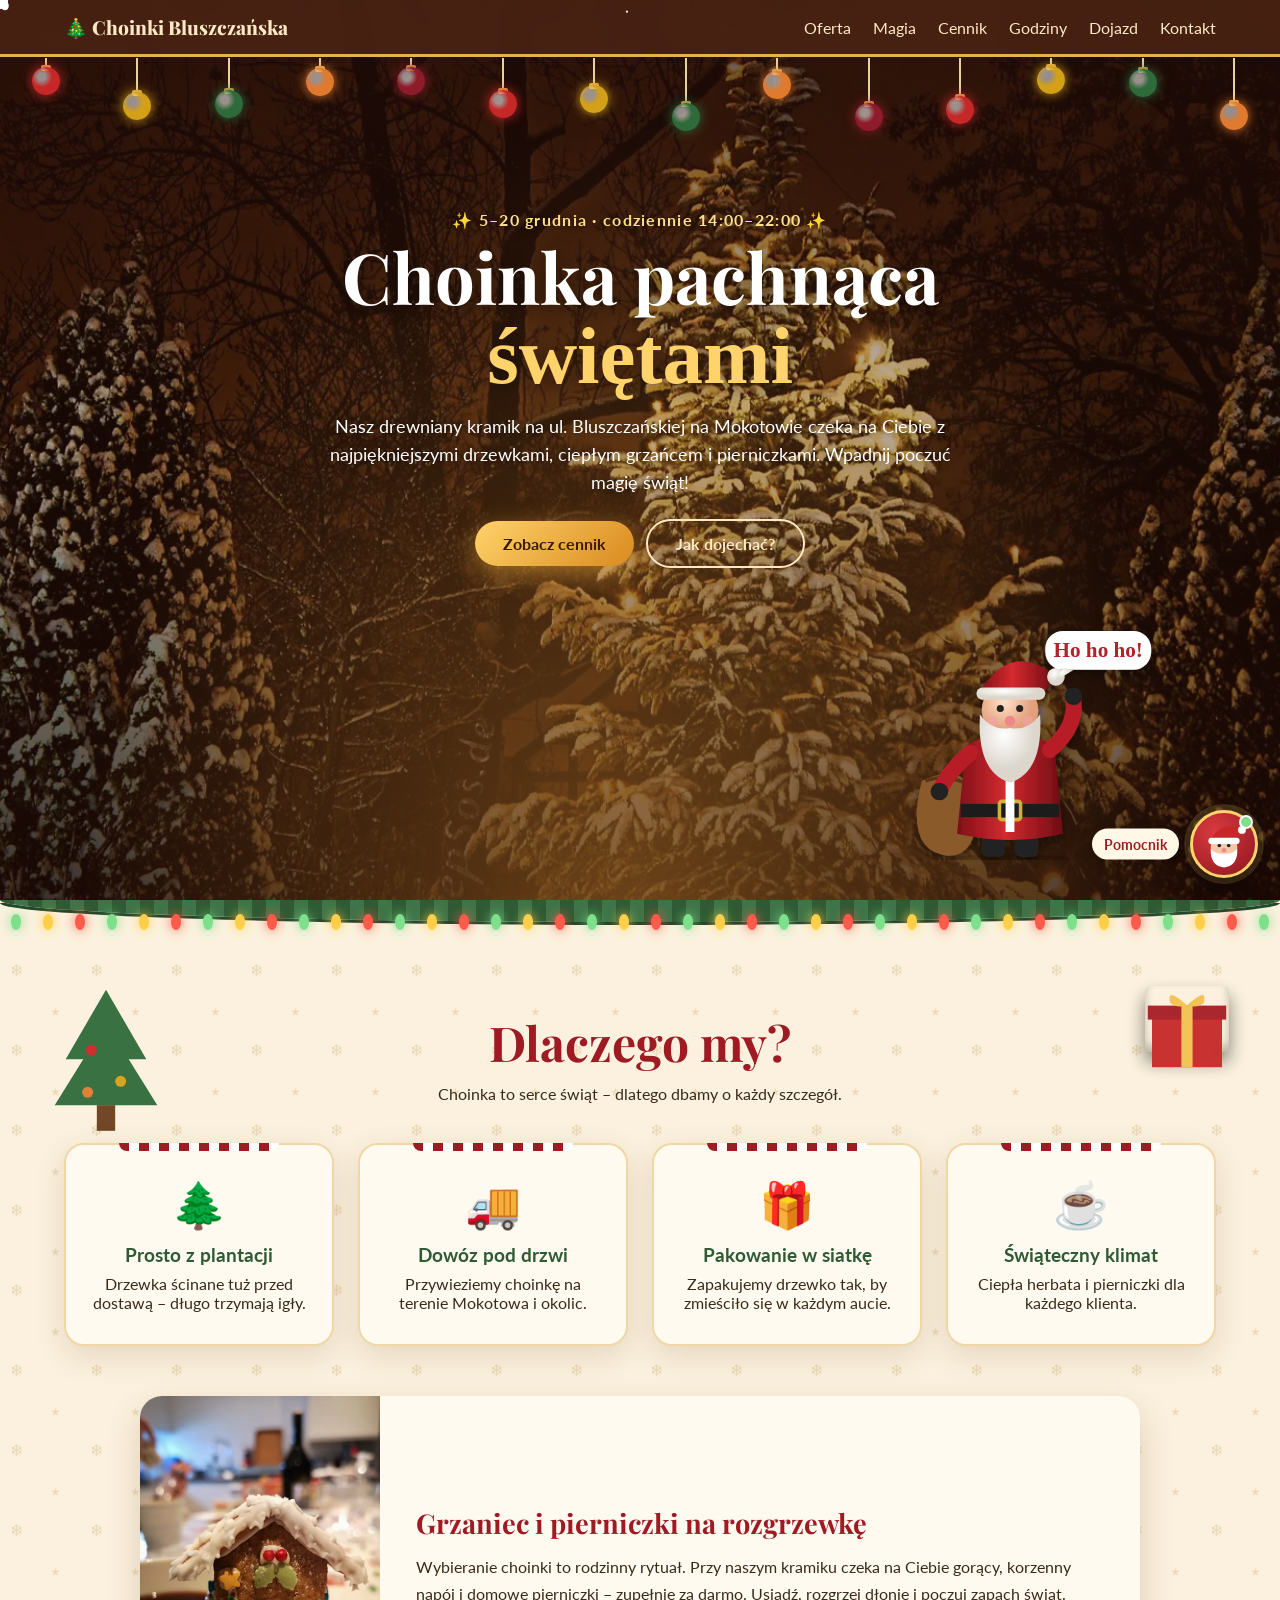
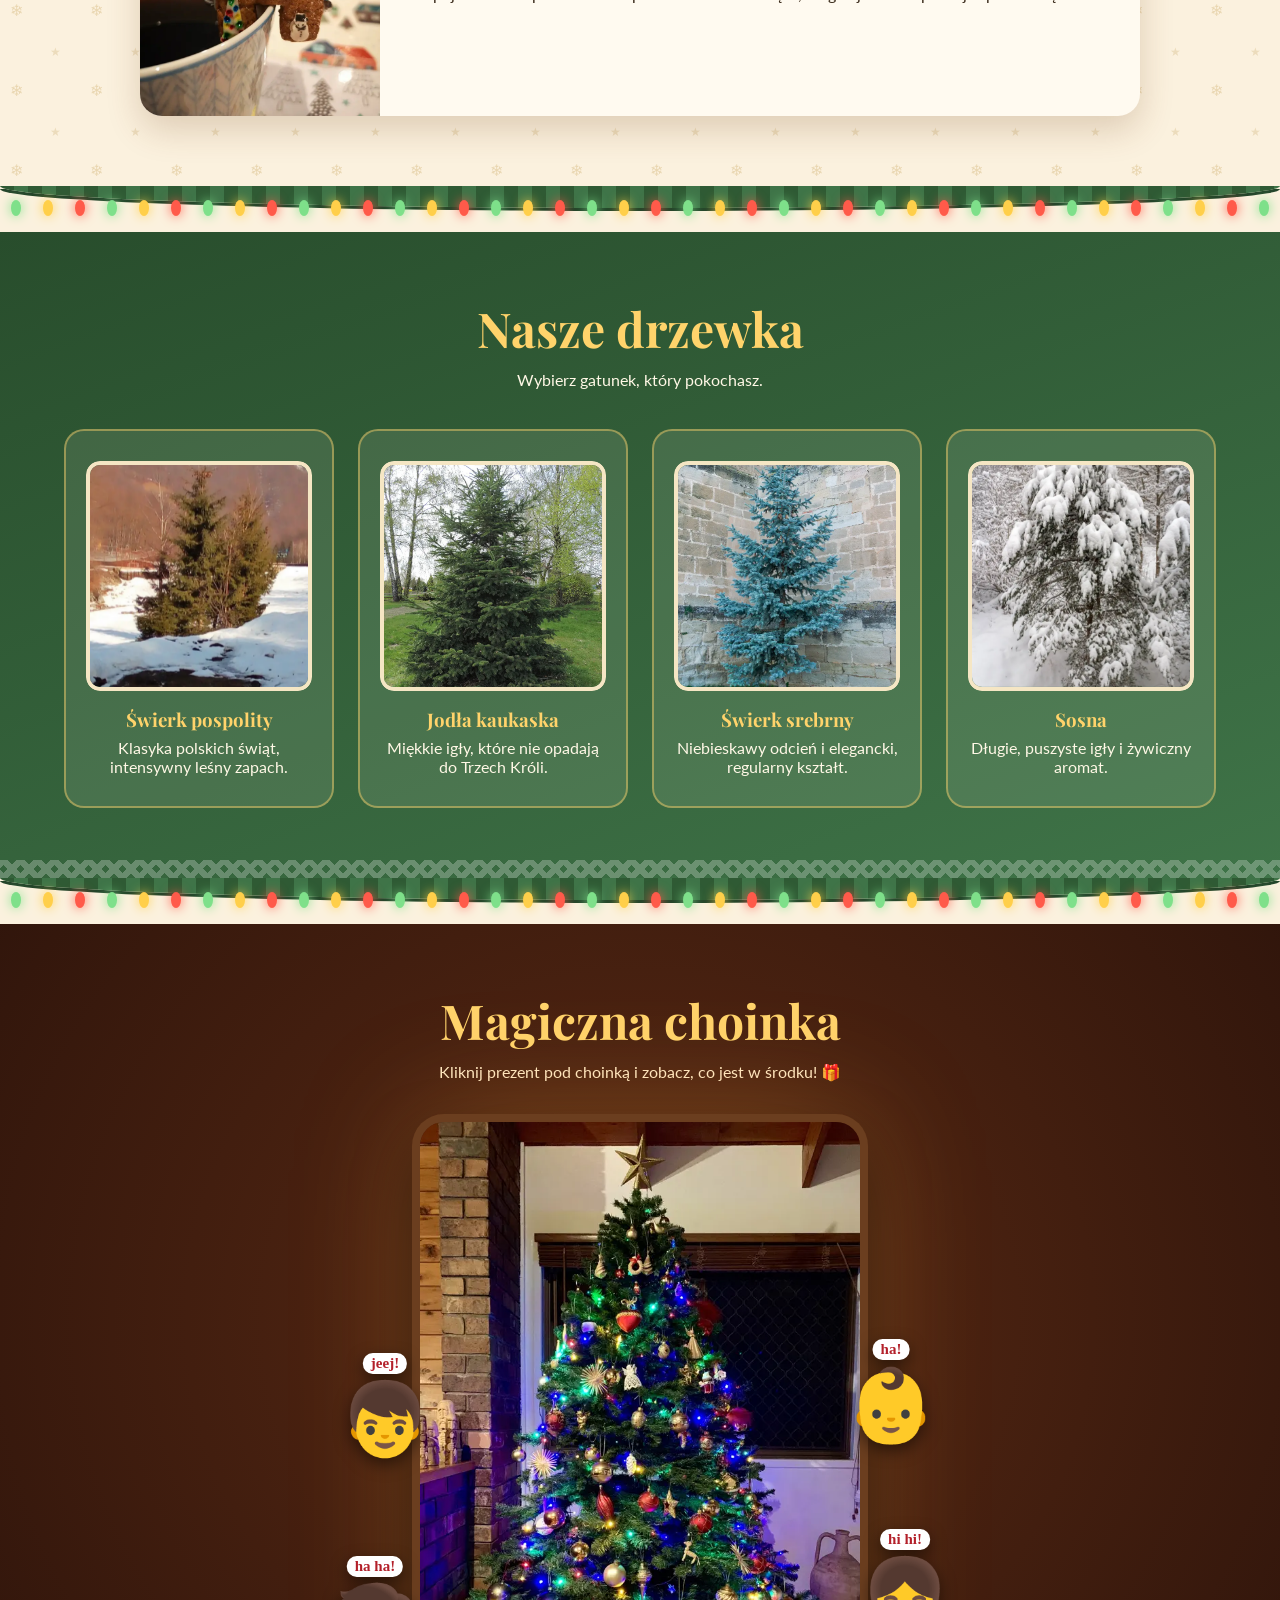
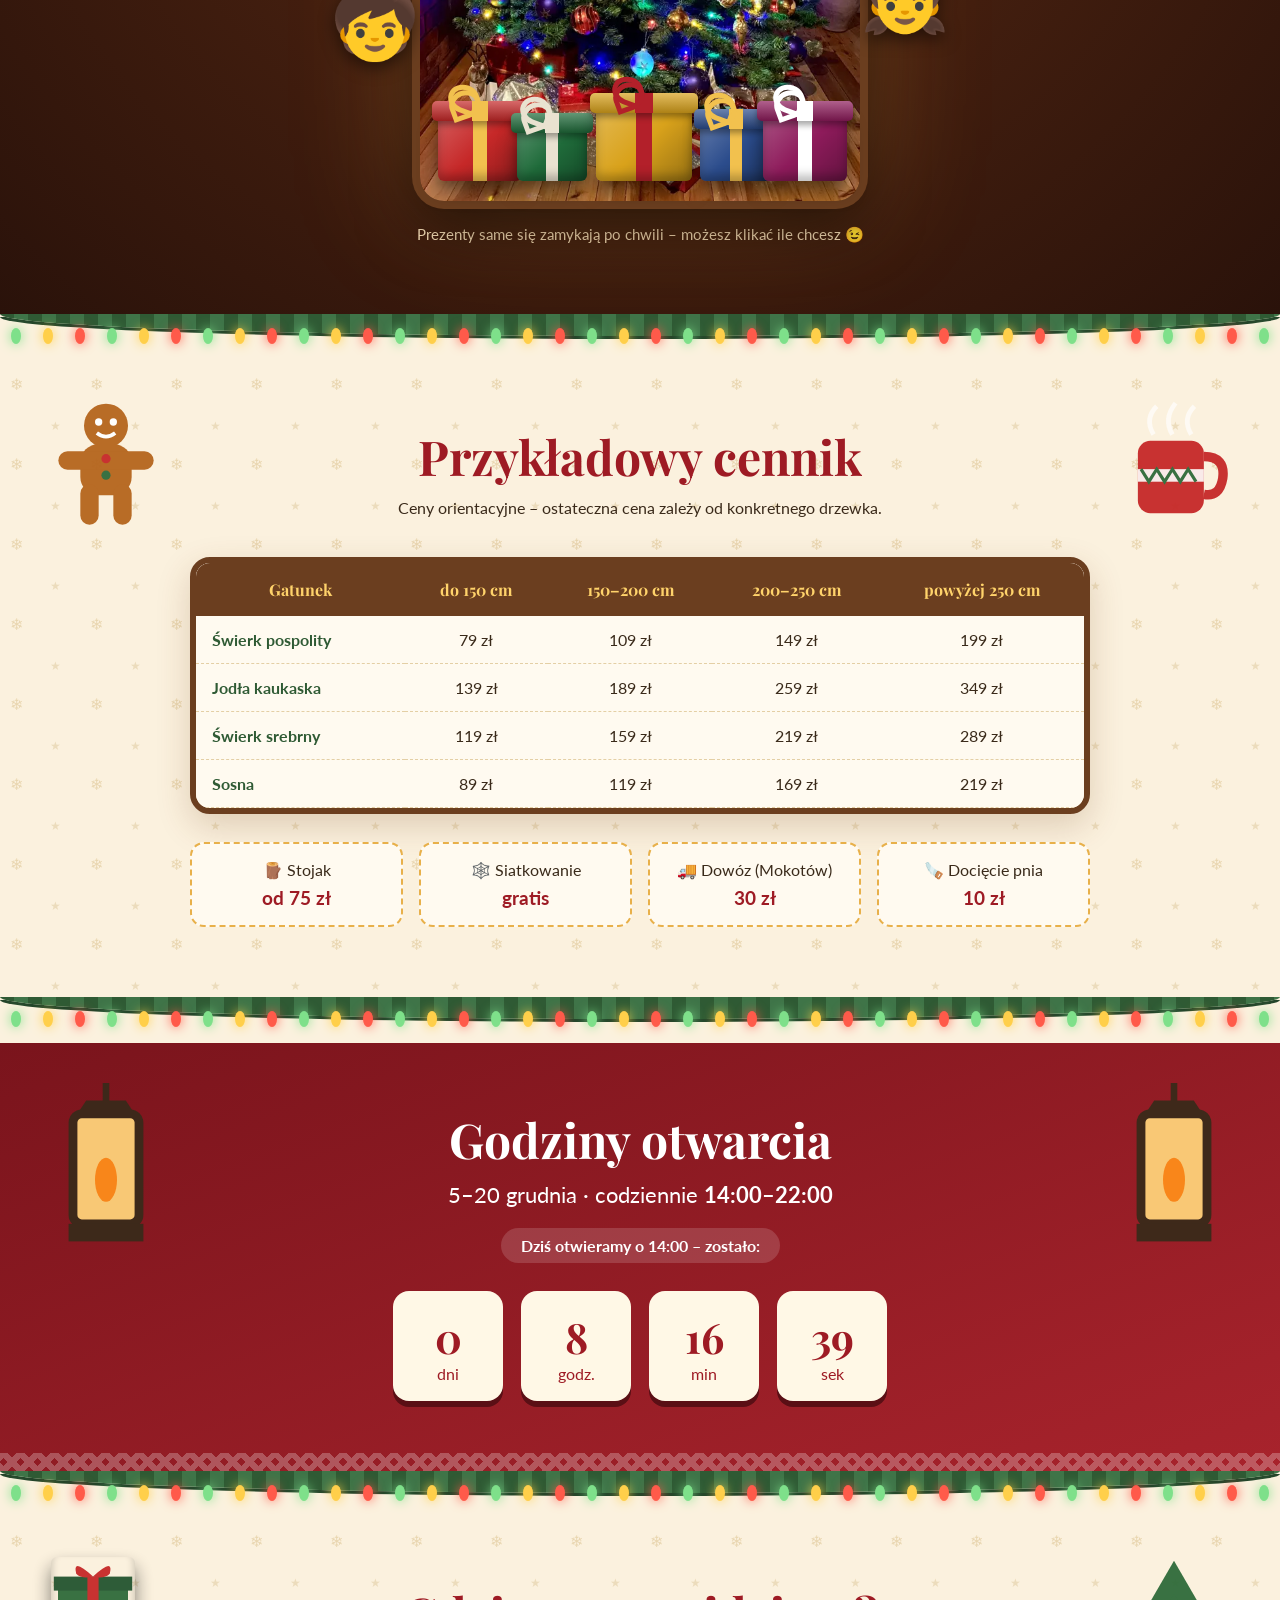
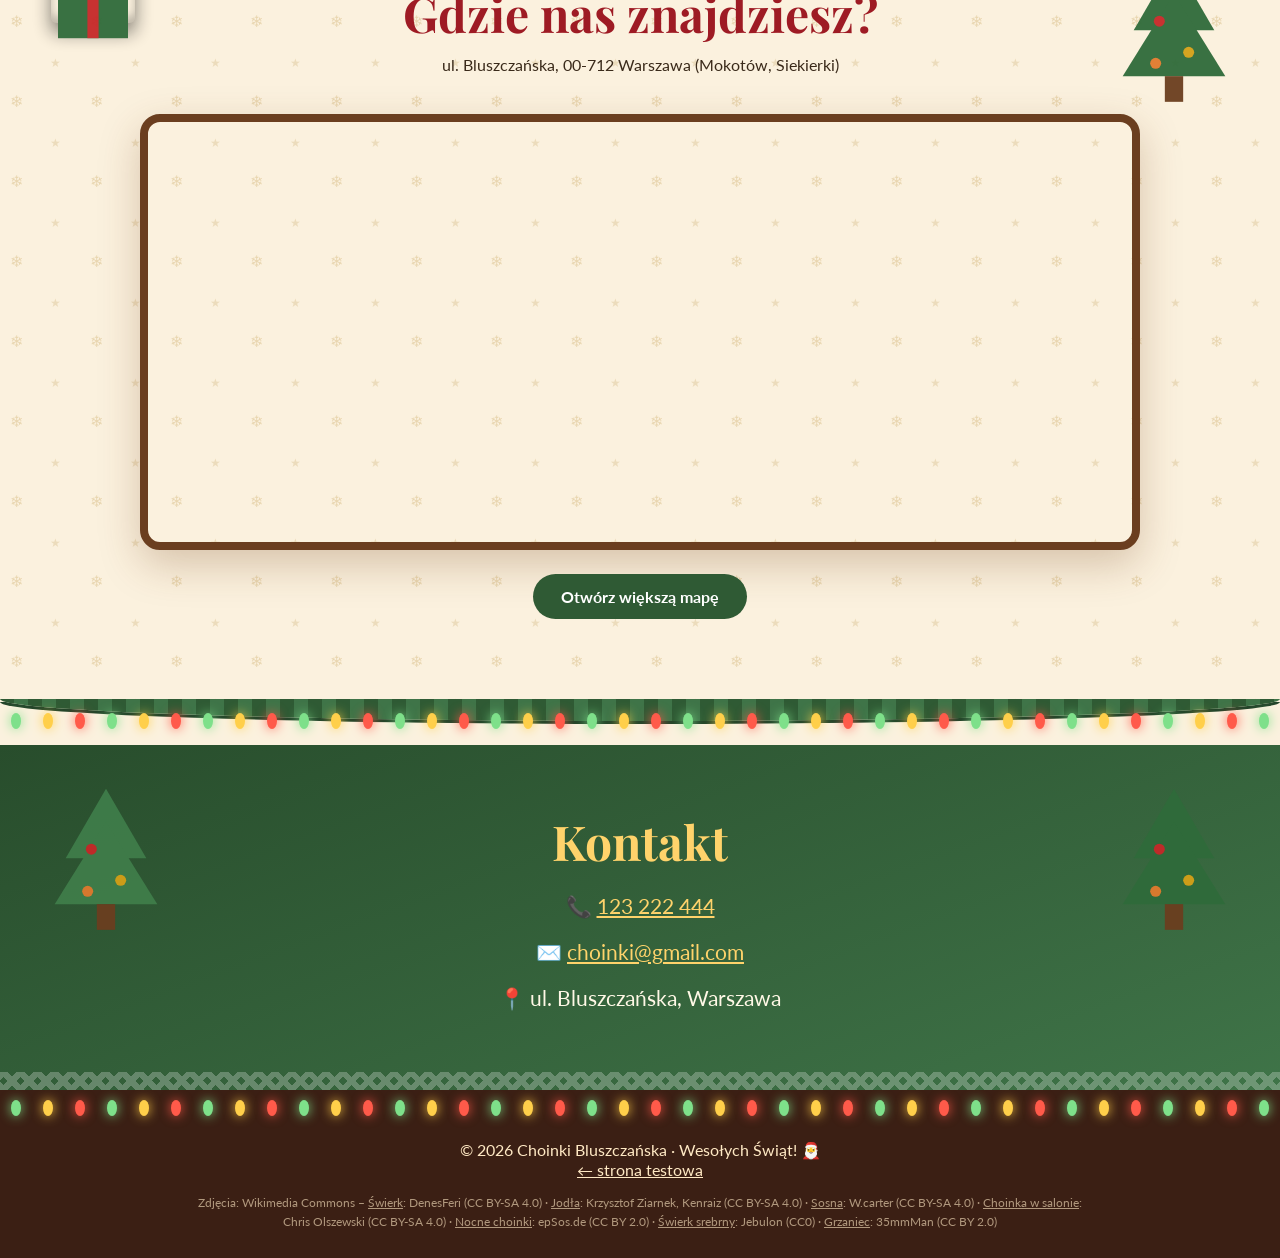
==== commit a8c855f8: "Godziny otwarcia od 14:00" ====
--- a/index.html
+++ b/index.html
@@ -9,7 +9,7 @@
  <div class="orn" id="orn"></div>
  <div class="hero-inner">
   <div class="hero-text">
-   <p class="kicker">✨ 5–20 grudnia · codziennie 15:00–22:00 ✨</p>
+   <p class="kicker">✨ 5–20 grudnia · codziennie 14:00–22:00 ✨</p>
    <h1>Choinka pachnąca<br><span>świętami</span></h1>
    <p class="lead">Nasz drewniany kramik na ul. Bluszczańskiej na Mokotowie czeka na Ciebie z najpiękniejszymi drzewkami, ciepłym grzańcem i pierniczkami. Wpadnij poczuć magię świąt!</p>
    <div class="cta"><a href="#cennik" class="btn gold">Zobacz cennik</a><a href="#dojazd" class="btn ghost">Jak dojechać?</a></div>
@@ -75,7 +75,7 @@
 </div></section>
 
 <div class="garland"><div class="lights"></div></div><section id="godziny" class="sec red"><div class="deco l lant"><svg viewBox="0 0 50 90"><path d="M25 0 v10" stroke="#3a2a1a" stroke-width="3"/><path d="M12 14 h26 l-4 -6 h-18z" fill="#3a2a1a"/><rect x="10" y="14" width="30" height="50" rx="4" fill="#ffd27a" stroke="#3a2a1a" stroke-width="4"/><ellipse class="flame" cx="25" cy="44" rx="5" ry="10" fill="#ff8c1a"/><rect x="8" y="64" width="34" height="8" fill="#3a2a1a"/></svg></div><div class="deco r lant"><svg viewBox="0 0 50 90"><path d="M25 0 v10" stroke="#3a2a1a" stroke-width="3"/><path d="M12 14 h26 l-4 -6 h-18z" fill="#3a2a1a"/><rect x="10" y="14" width="30" height="50" rx="4" fill="#ffd27a" stroke="#3a2a1a" stroke-width="4"/><ellipse class="flame" cx="25" cy="44" rx="5" ry="10" fill="#ff8c1a"/><rect x="8" y="64" width="34" height="8" fill="#3a2a1a"/></svg></div><h2 class="reveal">Godziny otwarcia</h2>
-<p class="big reveal">5–20 grudnia · codziennie <strong>15:00–22:00</strong></p>
+<p class="big reveal">5–20 grudnia · codziennie <strong>14:00–22:00</strong></p>
 <div id="status" class="status reveal"></div>
 <div class="count reveal" id="count"><div><b id="d">0</b><span>dni</span></div><div><b id="h">0</b><span>godz.</span></div><div><b id="m">0</b><span>min</span></div><div><b id="s">0</b><span>sek</span></div></div>
 </section>
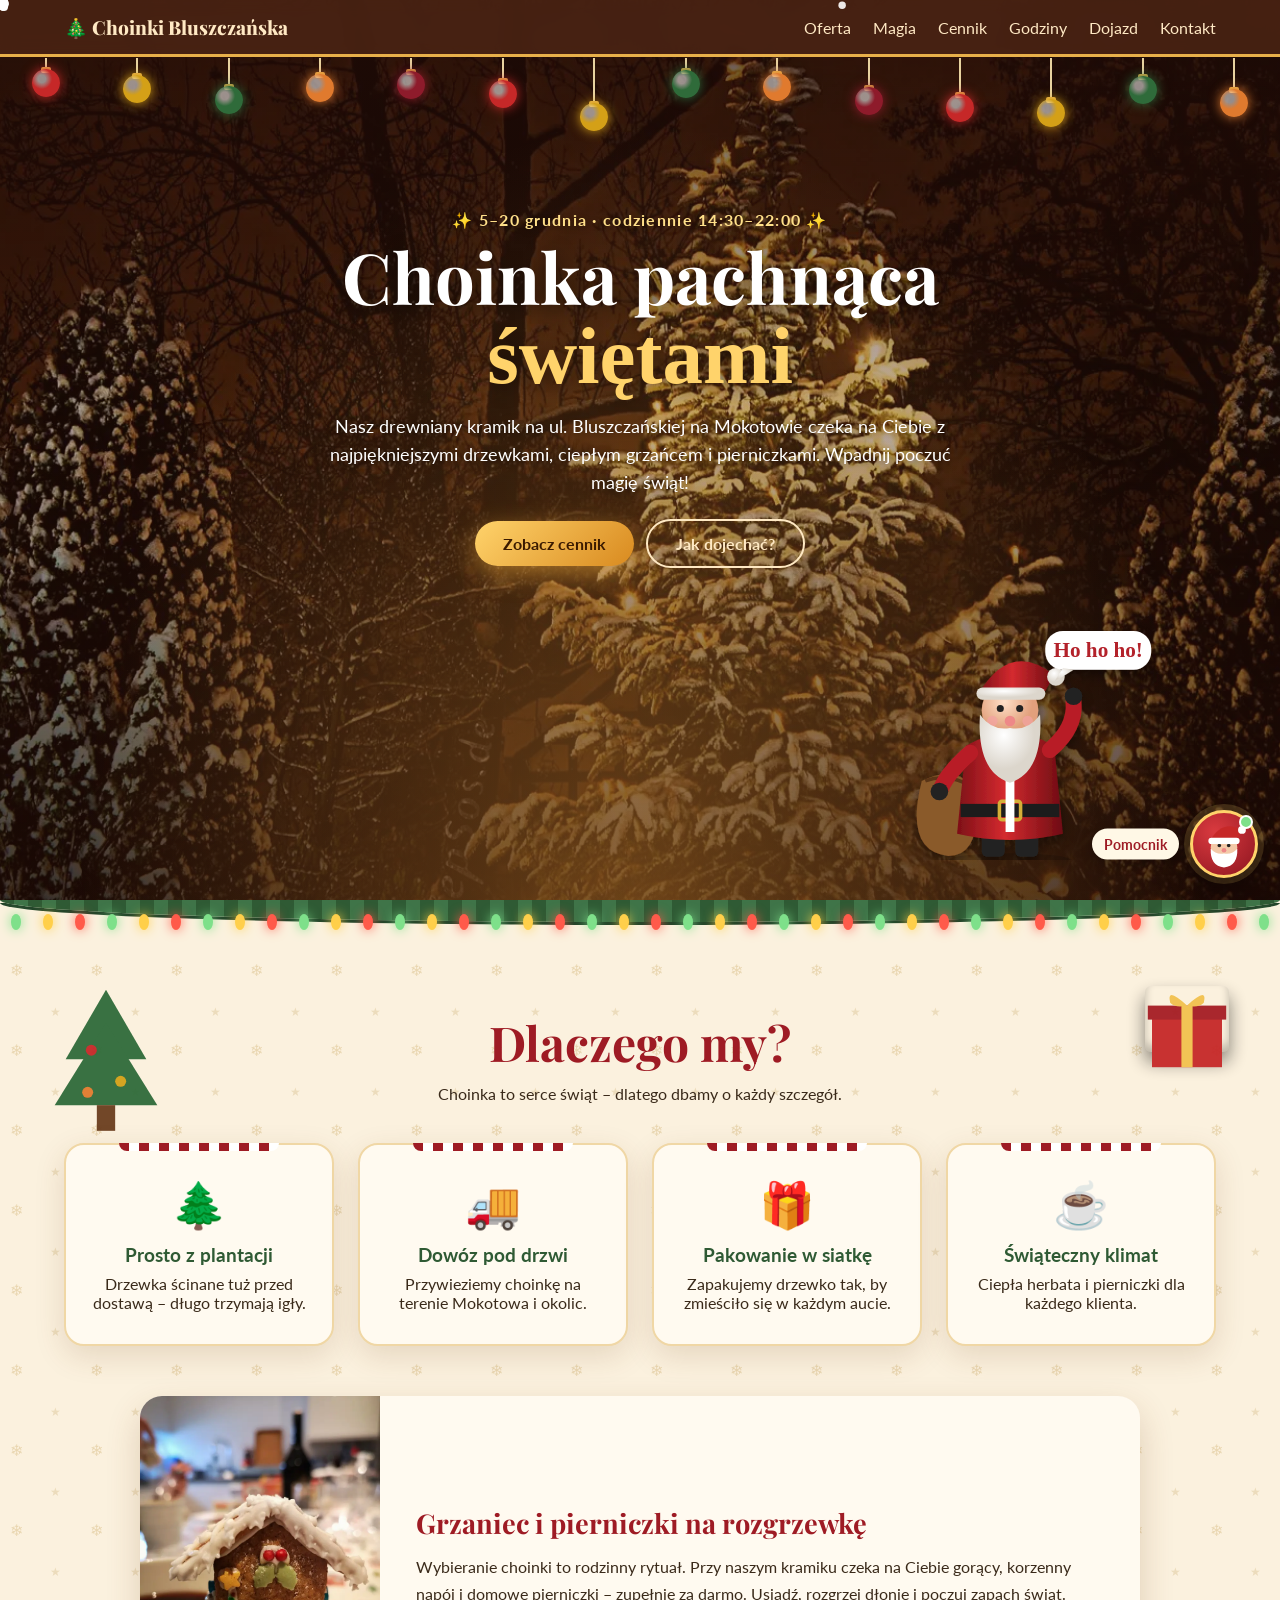
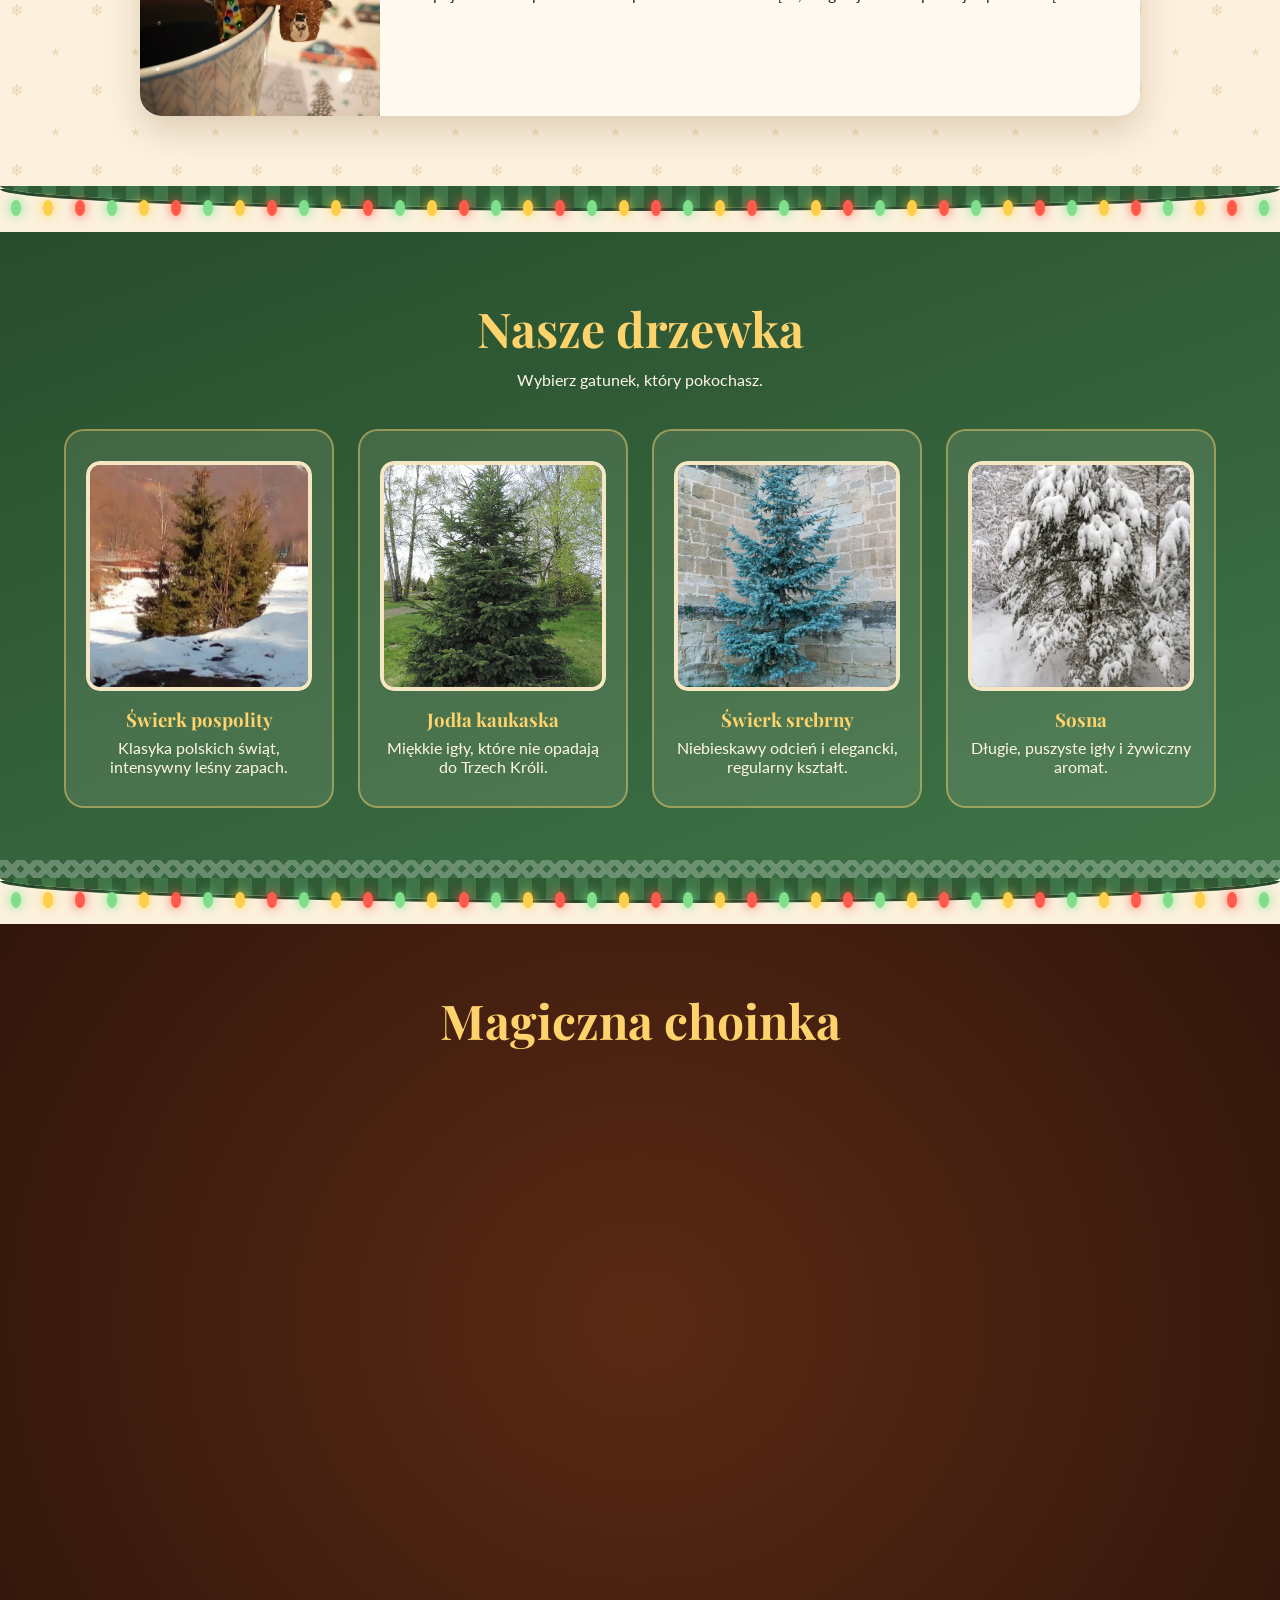
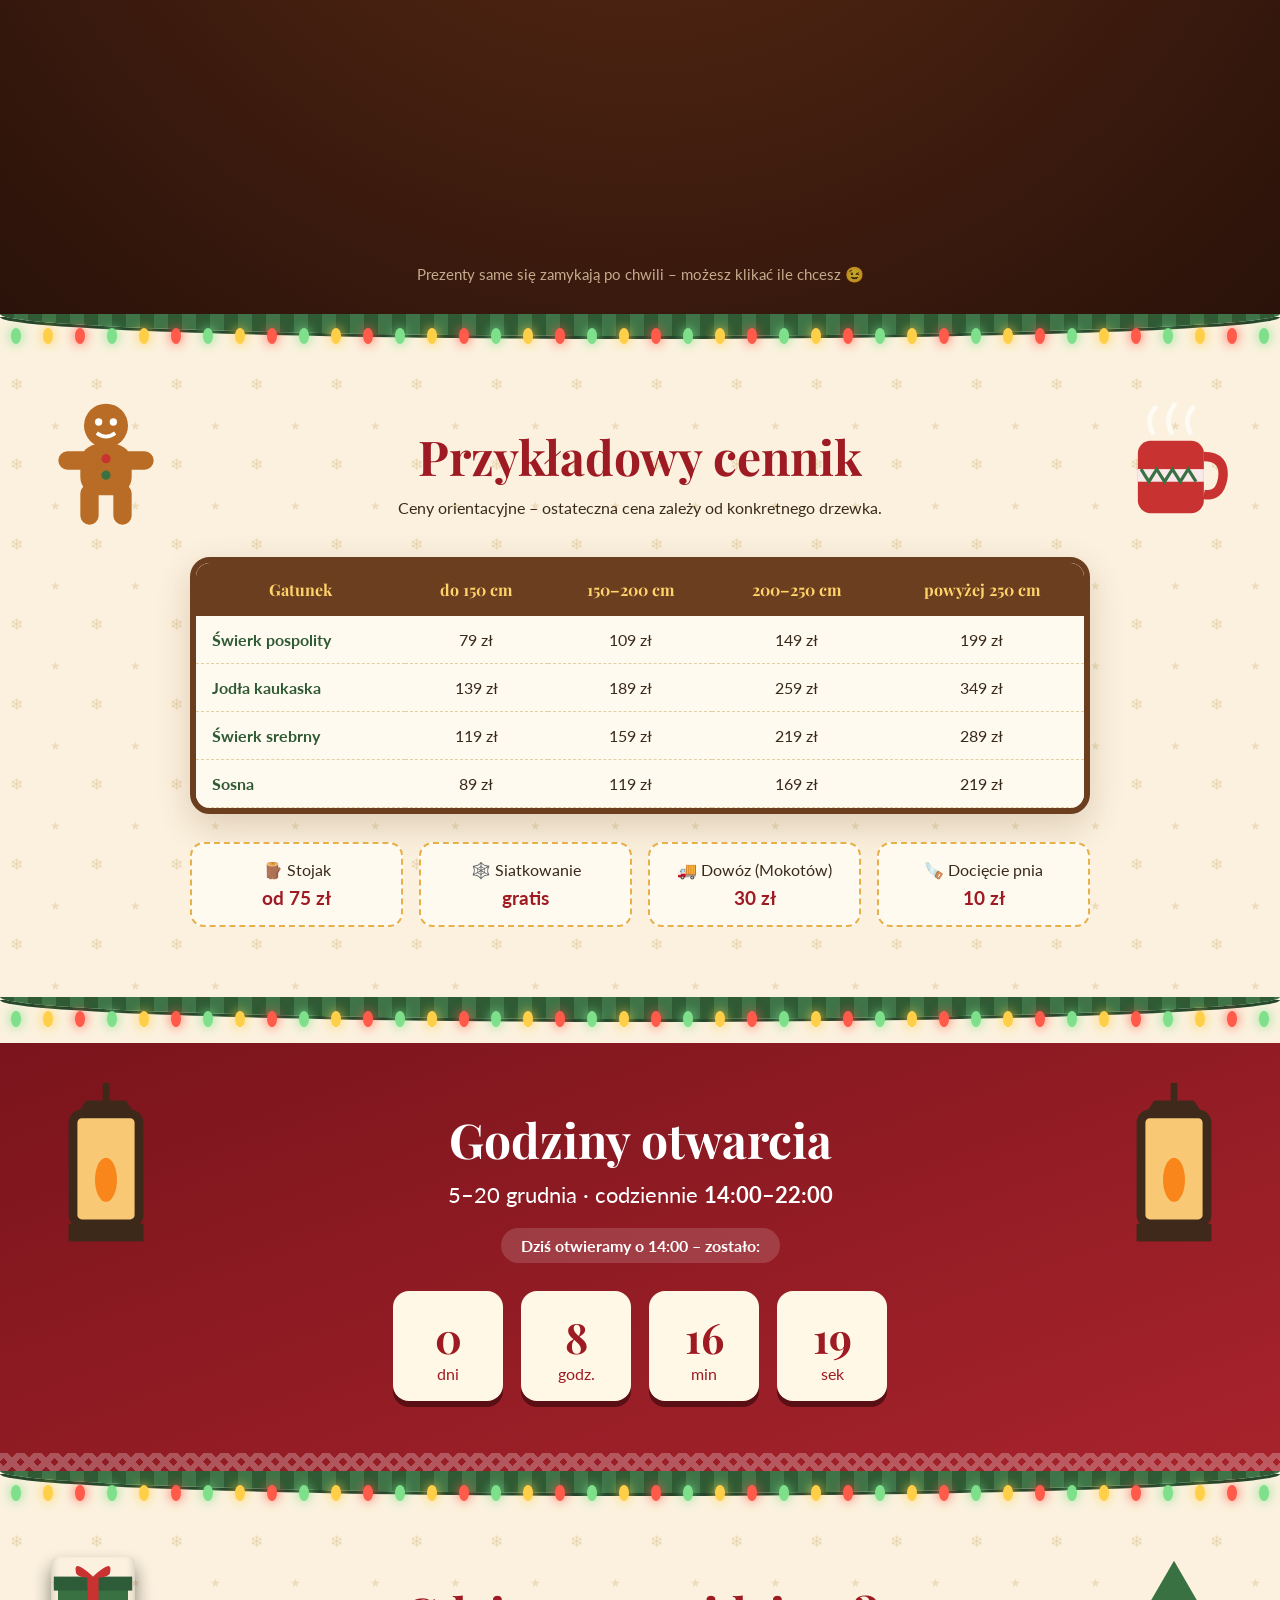
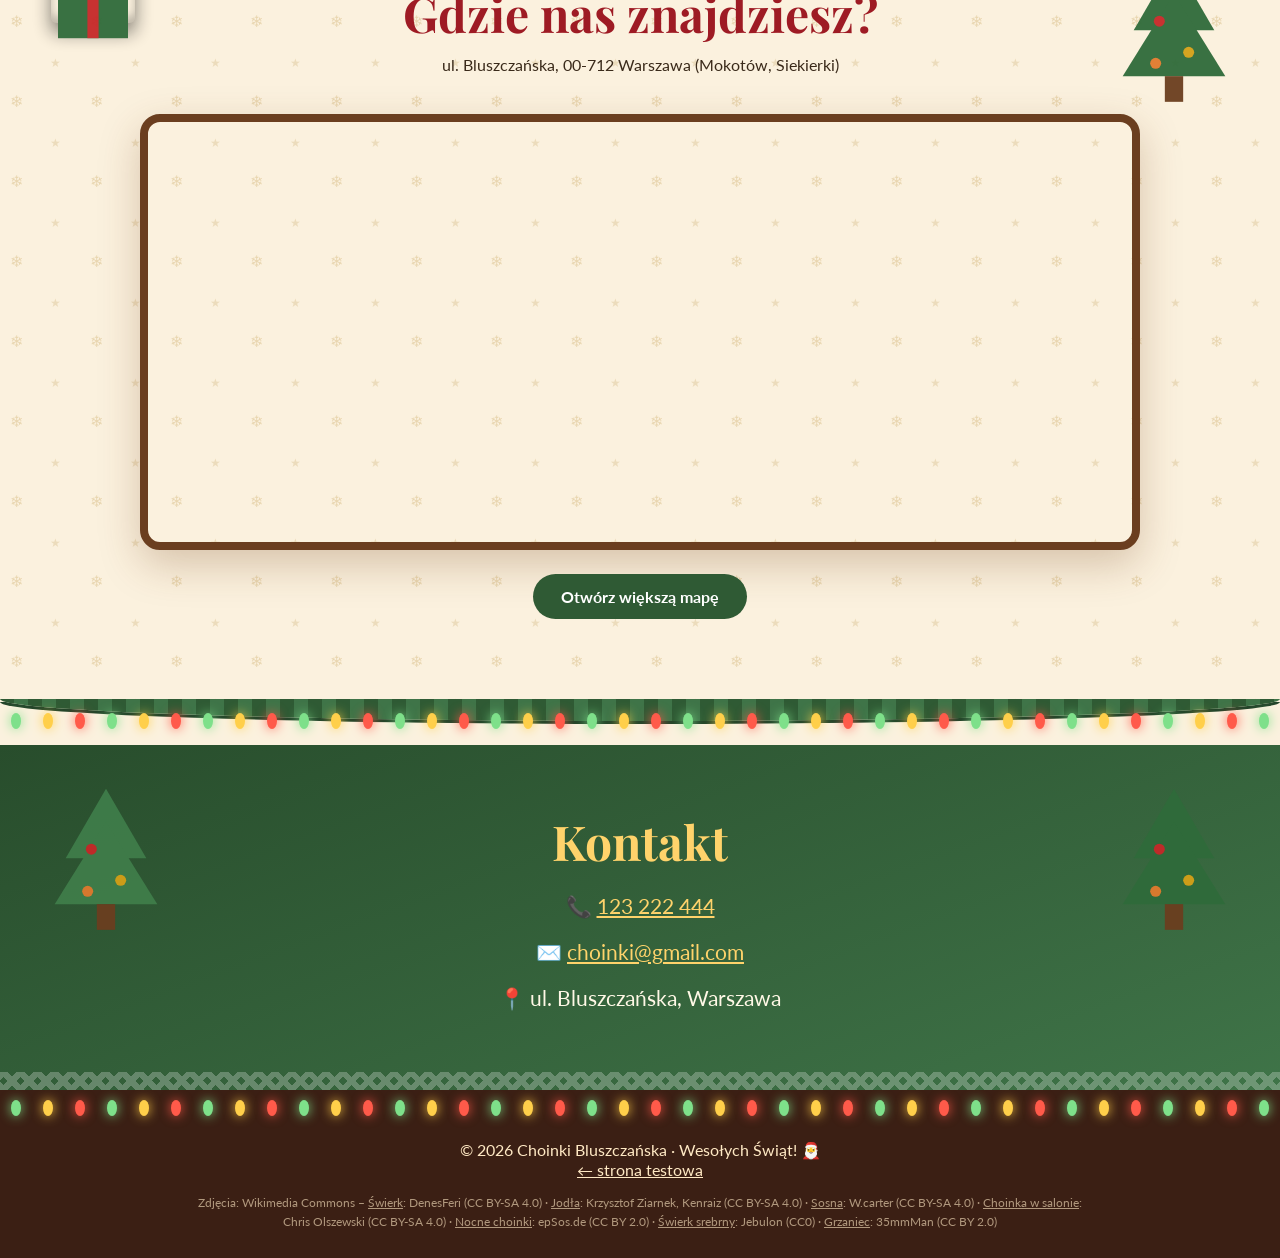
==== commit e013fd68: "Update event time - manualnie robie" ====
--- a/index.html
+++ b/index.html
@@ -9,7 +9,7 @@
  <div class="orn" id="orn"></div>
  <div class="hero-inner">
   <div class="hero-text">
-   <p class="kicker">✨ 5–20 grudnia · codziennie 14:00–22:00 ✨</p>
+   <p class="kicker">✨ 5–20 grudnia · codziennie 14:30–22:00 ✨</p>
    <h1>Choinka pachnąca<br><span>świętami</span></h1>
    <p class="lead">Nasz drewniany kramik na ul. Bluszczańskiej na Mokotowie czeka na Ciebie z najpiękniejszymi drzewkami, ciepłym grzańcem i pierniczkami. Wpadnij poczuć magię świąt!</p>
    <div class="cta"><a href="#cennik" class="btn gold">Zobacz cennik</a><a href="#dojazd" class="btn ghost">Jak dojechać?</a></div>
@@ -93,4 +93,4 @@
 </div></section>
 
 <footer><div class="lights"></div>© 2026 Choinki Bluszczańska · Wesołych Świąt! 🎅<p><a href="test/" style="color:inherit">← strona testowa</a></p><p class="credits">Zdjęcia: Wikimedia Commons – <a href="https://commons.wikimedia.org/wiki/File:Picea_abies_-_18.jpg" target="_blank" rel="noopener">Świerk</a>: DenesFeri (CC BY-SA 4.0) · <a href="https://commons.wikimedia.org/wiki/File:Abies_nordmanniana_kz03.jpg" target="_blank" rel="noopener">Jodła</a>: Krzysztof Ziarnek, Kenraiz (CC BY-SA 4.0) · <a href="https://commons.wikimedia.org/wiki/File:Lots_of_snow_on_pine_branches_in_Tuntorp_2.jpg" target="_blank" rel="noopener">Sosna</a>: W.carter (CC BY-SA 4.0) · <a href="https://commons.wikimedia.org/wiki/File:Christmas_tree_with_presents_in_a_privite_house_on_Christmas_Eve_night.jpg" target="_blank" rel="noopener">Choinka w salonie</a>: Chris Olszewski (CC BY-SA 4.0) · <a href="https://commons.wikimedia.org/wiki/File:Glowing_Christmas_Tree_Lights_in_the_Winter_Night.jpg" target="_blank" rel="noopener">Nocne choinki</a>: epSos.de (CC BY 2.0) · <a href="https://commons.wikimedia.org/wiki/File:Picea_pungens_f.glauca,_Miranda_de_Ebro,_Spain.jpg" target="_blank" rel="noopener">Świerk srebrny</a>: Jebulon (CC0) · <a href="https://commons.wikimedia.org/wiki/File:Gingerbread_house_and_mulled_wine_-_Flickr_-_35mmMan.jpg" target="_blank" rel="noopener">Grzaniec</a>: 35mmMan (CC BY 2.0)</p></footer>
-<script src="script.js"></script><script src="chat.js"></script></body></html>+<script src="script.js"></script><script src="chat.js"></script></body></html>
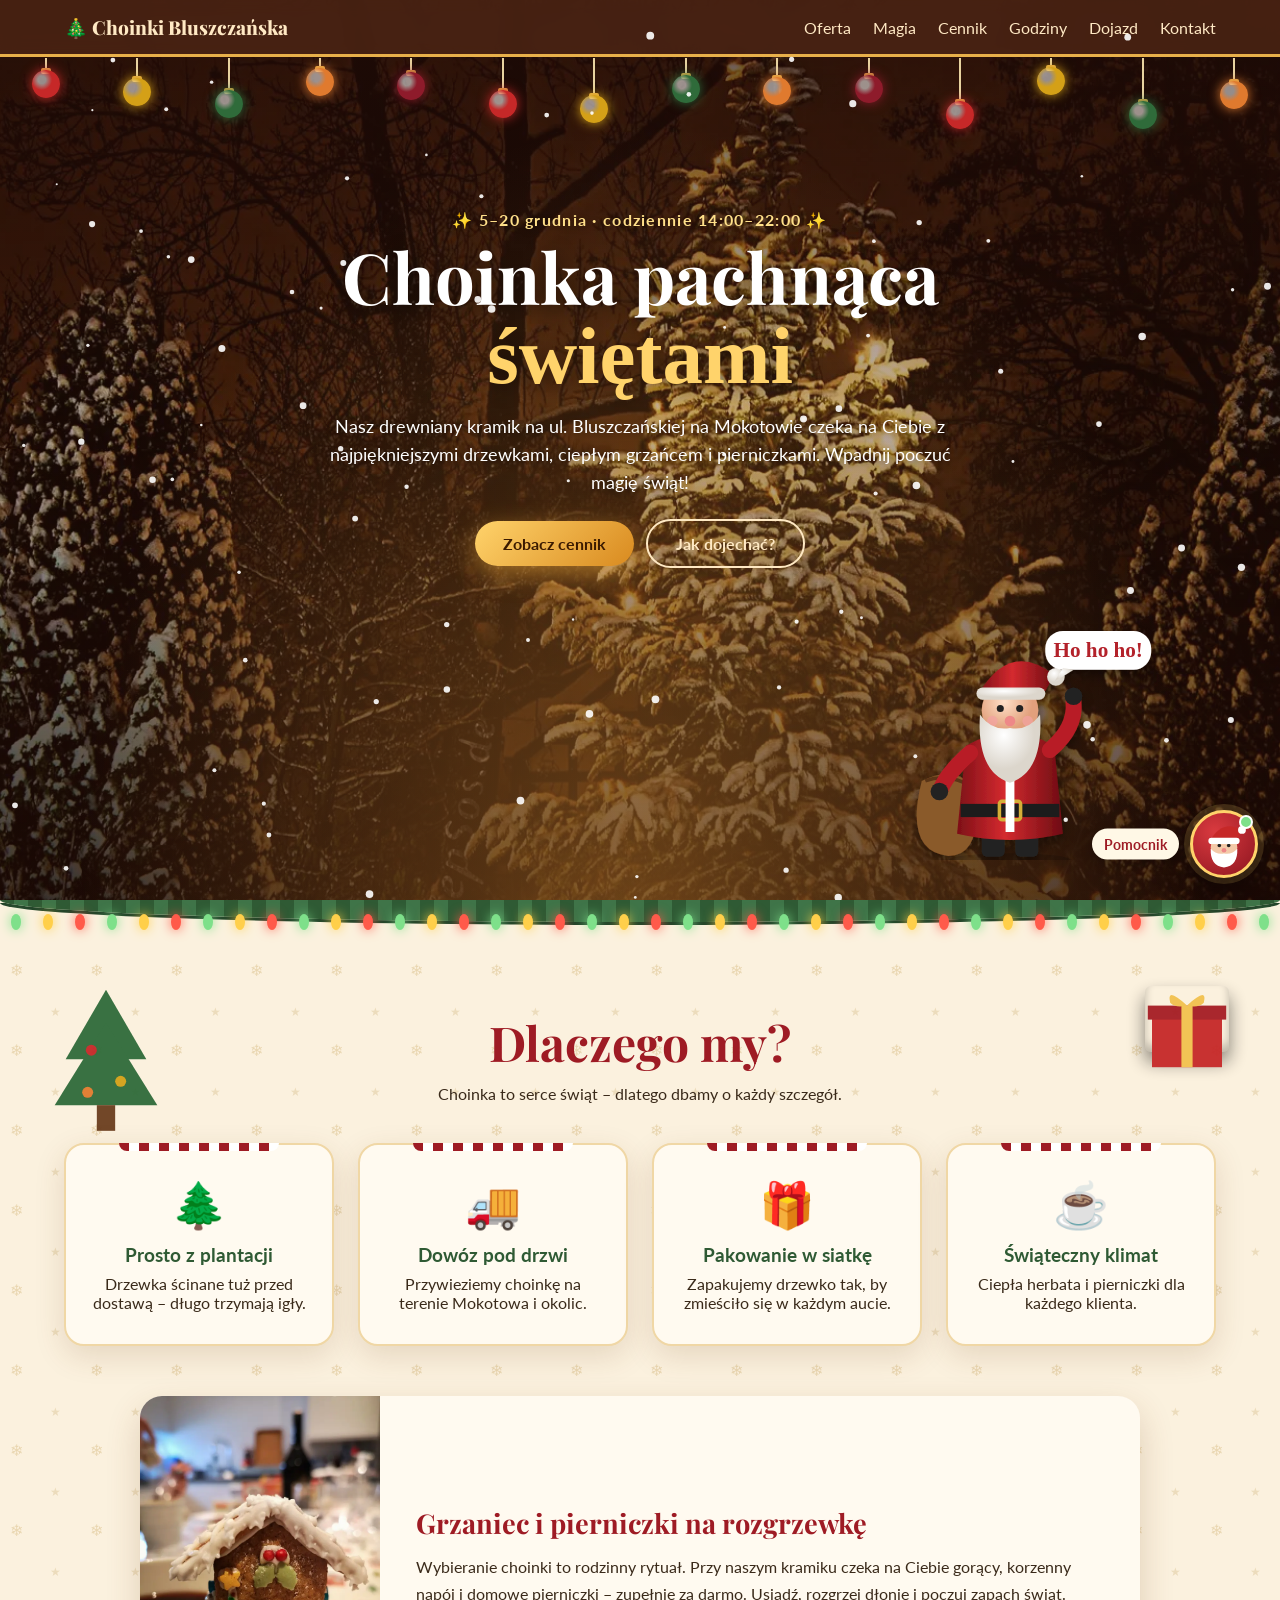
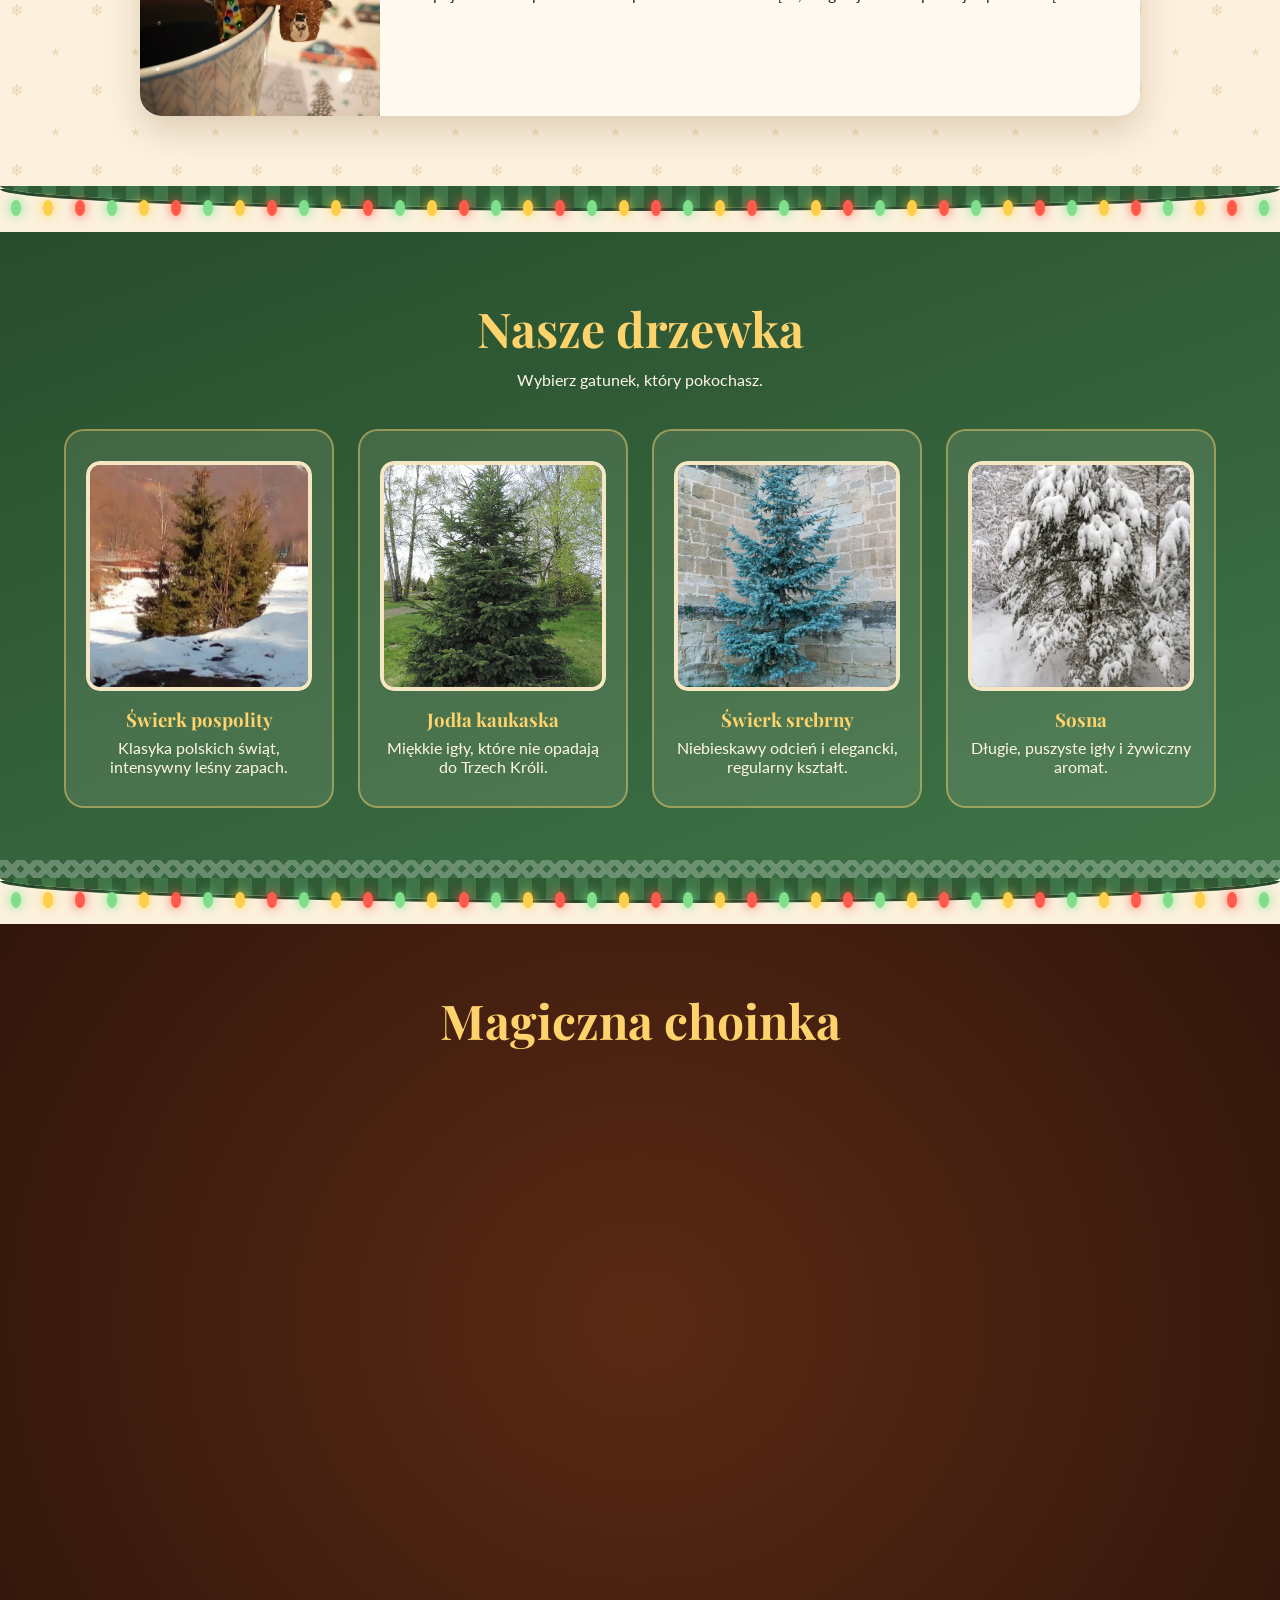
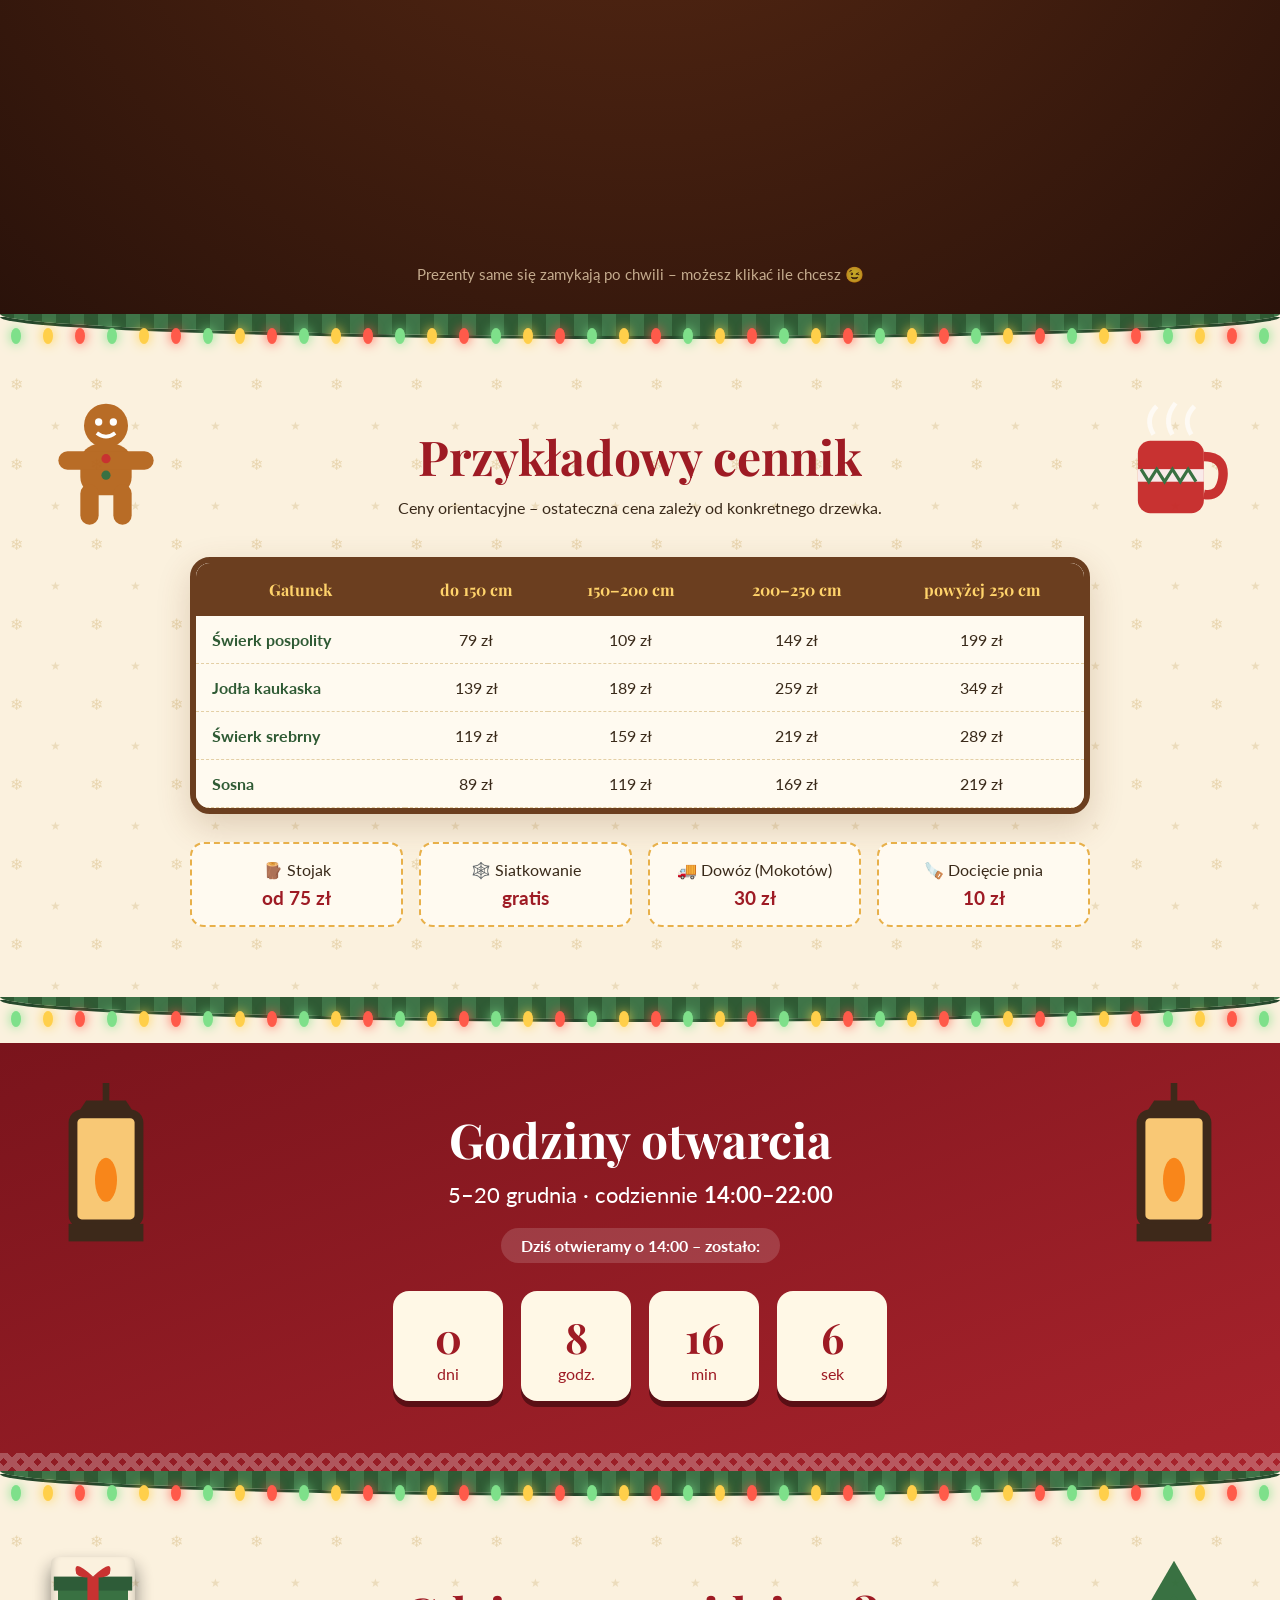
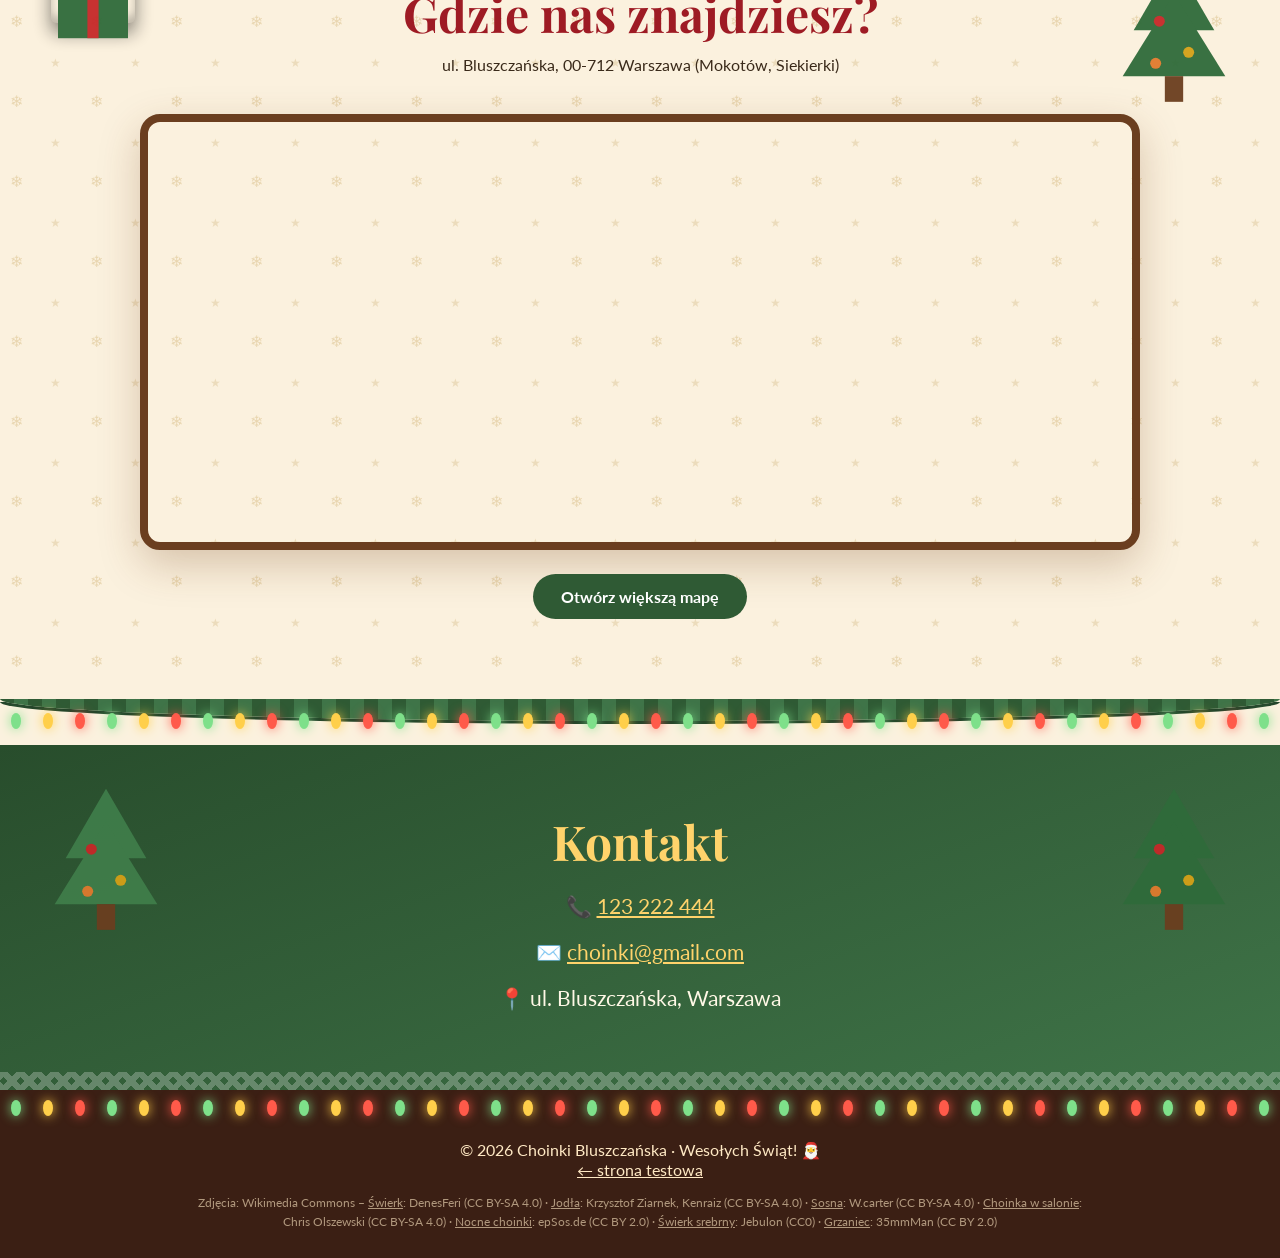
==== commit 376f1a8b: "Godziny otwarcia 14:00–22:00 wszędzie" ====
--- a/index.html
+++ b/index.html
@@ -9,7 +9,7 @@
  <div class="orn" id="orn"></div>
  <div class="hero-inner">
   <div class="hero-text">
-   <p class="kicker">✨ 5–20 grudnia · codziennie 14:30–22:00 ✨</p>
+   <p class="kicker">✨ 5–20 grudnia · codziennie 14:00–22:00 ✨</p>
    <h1>Choinka pachnąca<br><span>świętami</span></h1>
    <p class="lead">Nasz drewniany kramik na ul. Bluszczańskiej na Mokotowie czeka na Ciebie z najpiękniejszymi drzewkami, ciepłym grzańcem i pierniczkami. Wpadnij poczuć magię świąt!</p>
    <div class="cta"><a href="#cennik" class="btn gold">Zobacz cennik</a><a href="#dojazd" class="btn ghost">Jak dojechać?</a></div>
